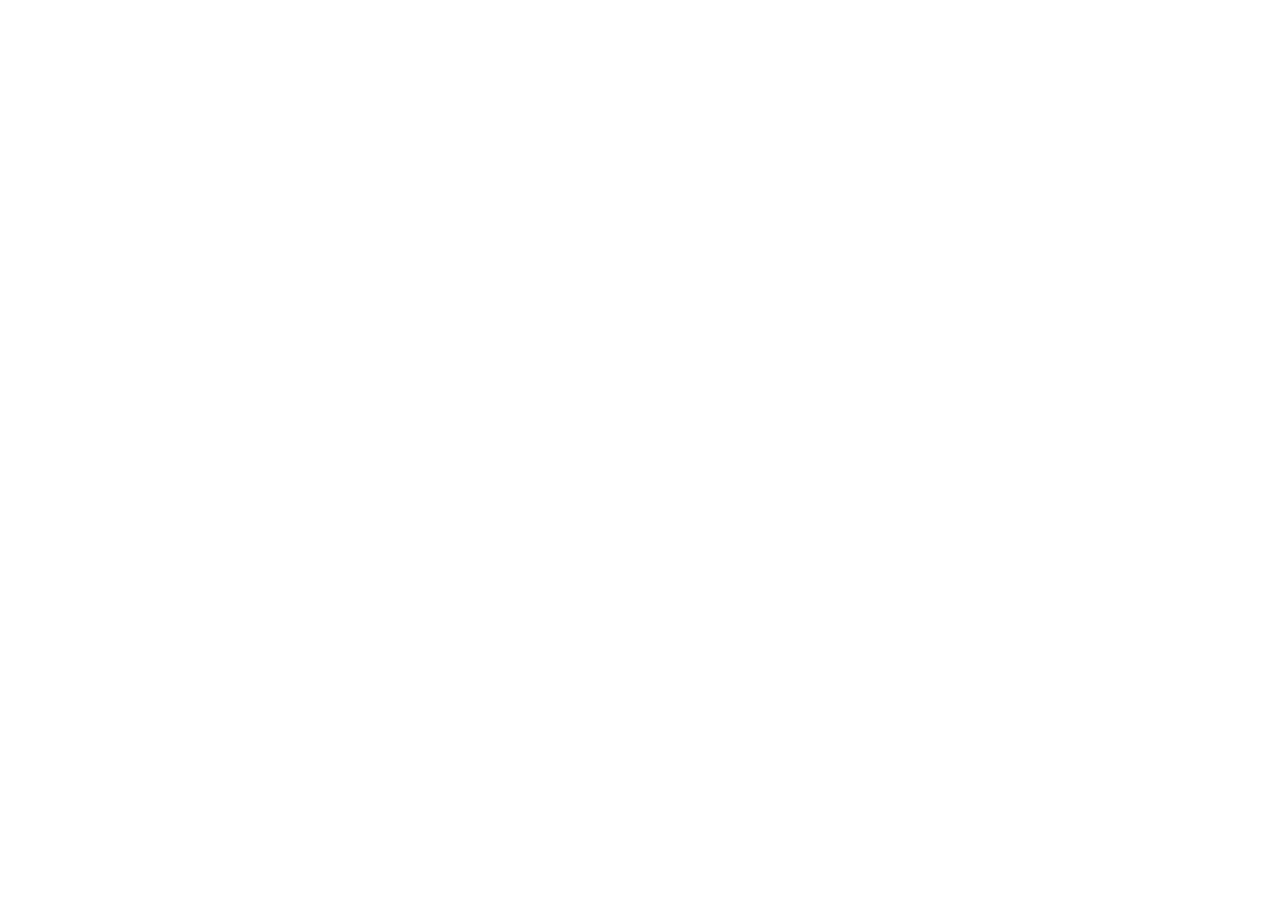
==== index.html @ 7946232d "initial commit" ====
<!doctype html>
<html lang="en" data-bs-theme="light">
    <head>
        <title>Title</title>
        <!-- Required meta tags -->
        <meta charset="utf-8" />
        <meta name="viewport" content="width=device-width, initial-scale=1" />

        <!-- Bootstrap CSS v5.3.8 -->
        <link
            href="https://cdn.jsdelivr.net/npm/bootstrap@5.3.8/dist/css/bootstrap.min.css"
            rel="stylesheet"
            integrity="sha384-sRIl4kxILFvY47J16cr9ZwB07vP4J8+LH7qKQnuqkuIAvNWLzeN8tE5YBujZqJLB"
            crossorigin="anonymous"
        />
        <link rel="stylesheet" href="style.css" />
    </head>

    <body>
        <header>
            <!-- place navbar here -->
        </header>
        <main></main>
        <footer>
            <!-- place footer here -->
        </footer>
        <!-- Bootstrap JavaScript Bundle (includes Popper) -->
        <script
            src="https://cdn.jsdelivr.net/npm/bootstrap@5.3.8/dist/js/bootstrap.bundle.min.js"
            integrity="sha384-FKyoEForCGlyvwx9Hj09JcYn3nv7wiPVlz7YYwJrWVcXK/BmnVDxM+D2scQbITxI"
            crossorigin="anonymous"
        ></script>
        <script src="scripts.js"></script>   
    </body>
</html>
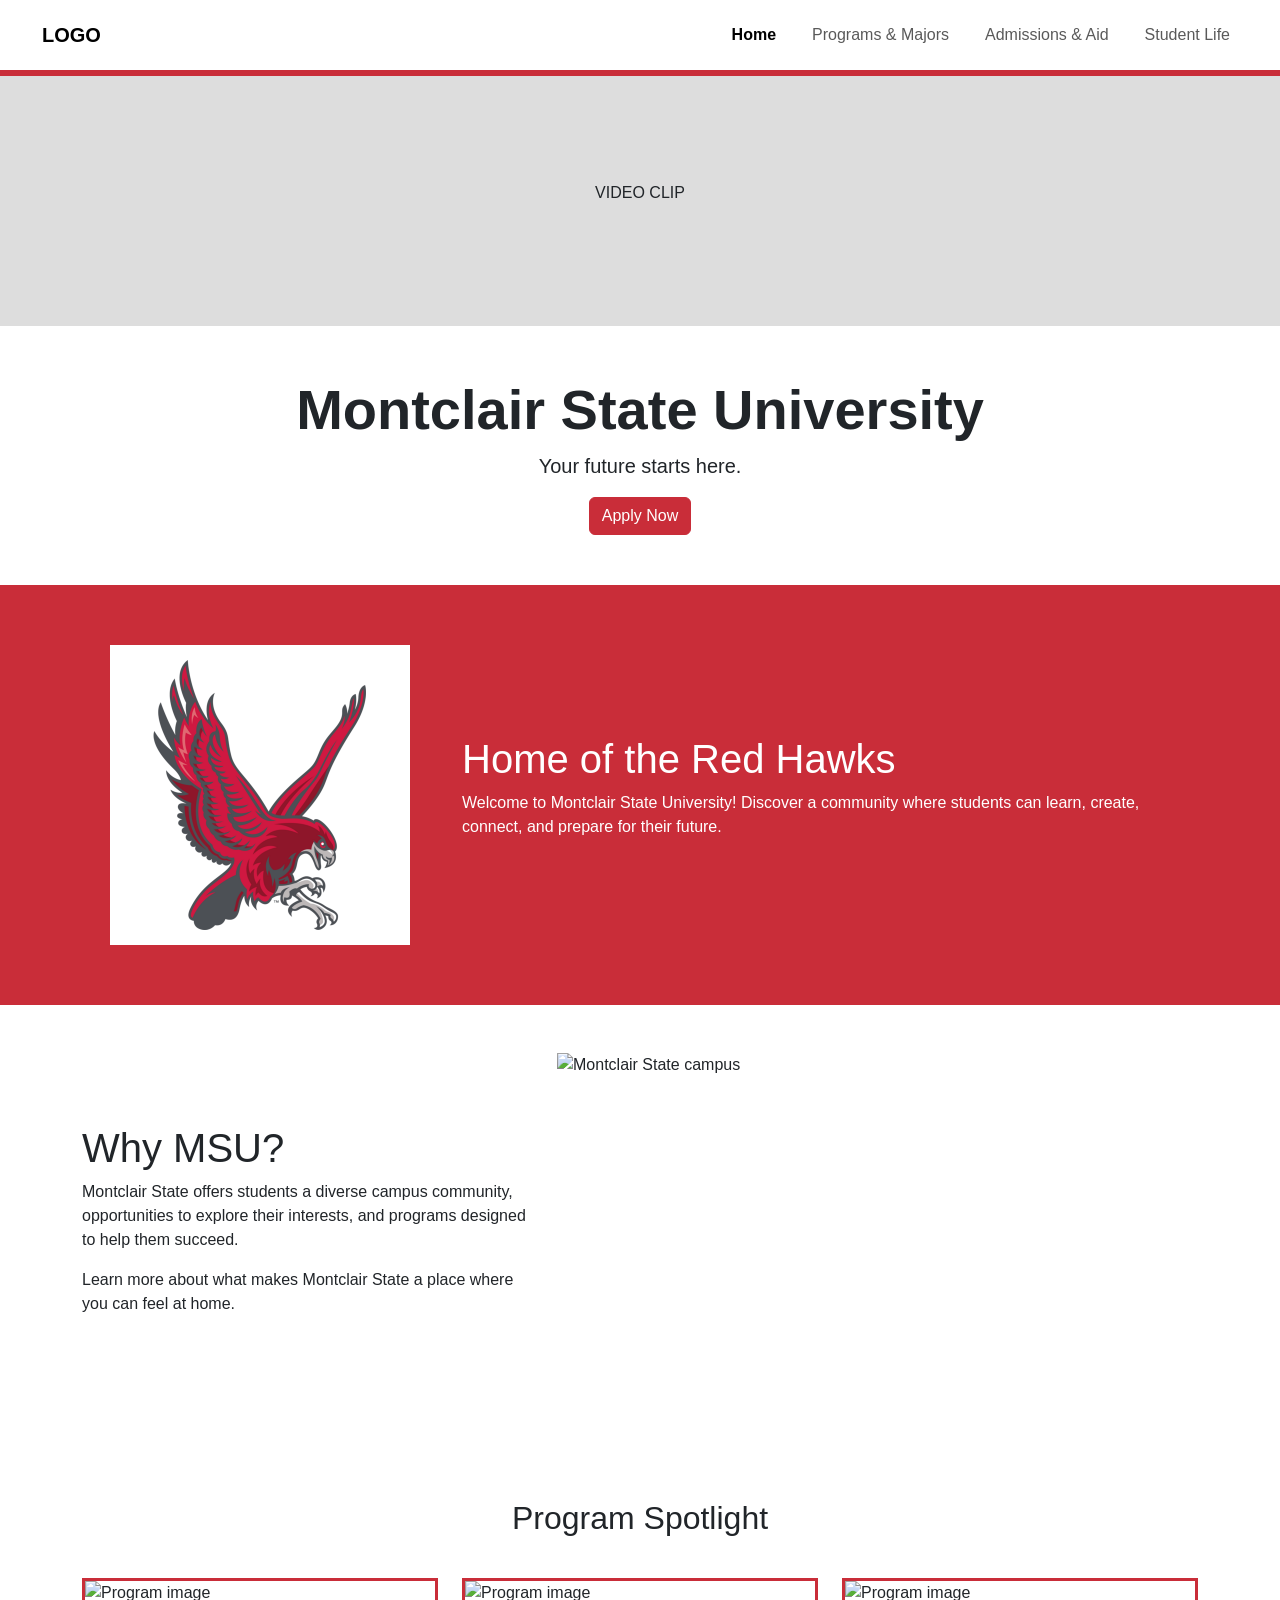
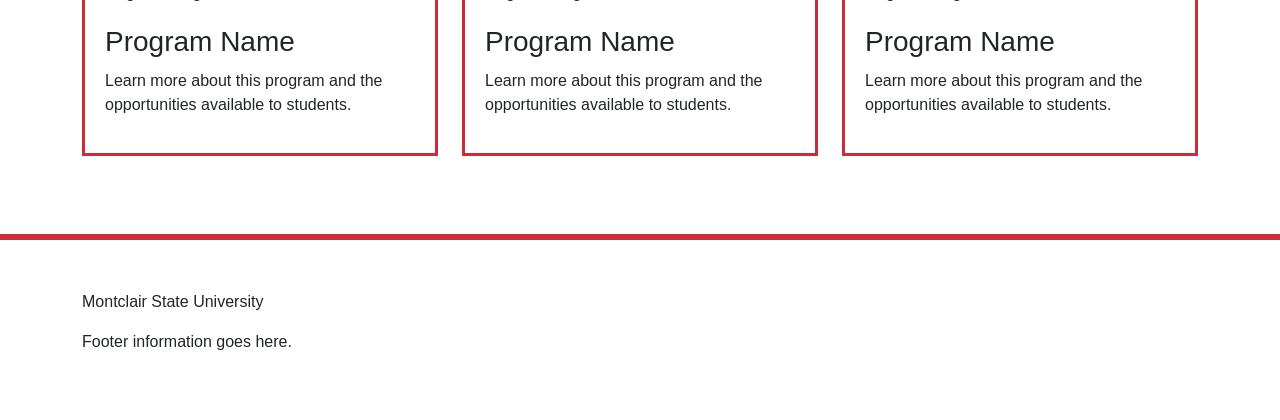
==== commit e53df40c: "fix" ====
--- a/index.html
+++ b/index.html
@@ -1,35 +1,221 @@
-<!doctype html>
-<html lang="en" data-bs-theme="light">
-    <head>
-        <title>Title</title>
-        <!-- Required meta tags -->
-        <meta charset="utf-8" />
-        <meta name="viewport" content="width=device-width, initial-scale=1" />
-
-        <!-- Bootstrap CSS v5.3.8 -->
-        <link
-            href="https://cdn.jsdelivr.net/npm/bootstrap@5.3.8/dist/css/bootstrap.min.css"
-            rel="stylesheet"
-            integrity="sha384-sRIl4kxILFvY47J16cr9ZwB07vP4J8+LH7qKQnuqkuIAvNWLzeN8tE5YBujZqJLB"
-            crossorigin="anonymous"
-        />
-        <link rel="stylesheet" href="style.css" />
-    </head>
-
-    <body>
-        <header>
-            <!-- place navbar here -->
-        </header>
-        <main></main>
-        <footer>
-            <!-- place footer here -->
-        </footer>
-        <!-- Bootstrap JavaScript Bundle (includes Popper) -->
-        <script
-            src="https://cdn.jsdelivr.net/npm/bootstrap@5.3.8/dist/js/bootstrap.bundle.min.js"
-            integrity="sha384-FKyoEForCGlyvwx9Hj09JcYn3nv7wiPVlz7YYwJrWVcXK/BmnVDxM+D2scQbITxI"
-            crossorigin="anonymous"
-        ></script>
-        <script src="scripts.js"></script>   
-    </body>
-</html>
+<!DOCTYPE html>
+<html lang="en">
+
+<head>
+    <meta charset="UTF-8">
+    <meta name="viewport" content="width=device-width, initial-scale=1.0">
+    <title>Montclair State University</title>
+    <link href="https://cdn.jsdelivr.net/npm/bootstrap@5.3.3/dist/css/bootstrap.min.css" rel="stylesheet">
+    <link rel="stylesheet" href="style.css">
+</head>
+
+<body>
+    <nav class="navbar navbar-expand-lg">
+        <div class="container-fluid">
+            <a class="navbar-brand" href="index.html">
+                LOGO
+            </a>
+            <button class="navbar-toggler" type="button" data-bs-toggle="collapse" data-bs-target="#mainNav">
+                <span class="navbar-toggler-icon"></span>
+            </button>
+            <div class="collapse navbar-collapse" id="mainNav">
+                <ul class="navbar-nav ms-auto">
+
+                    <li class="nav-item">
+                        <a class="nav-link active" href="index.html">Home</a>
+                    </li>
+
+                    <li class="nav-item">
+                        <a class="nav-link" href="#">Programs & Majors</a>
+                    </li>
+
+                    <li class="nav-item">
+                        <a class="nav-link" href="admissions.html">Admissions & Aid</a>
+                    </li>
+
+                    <li class="nav-item">
+                        <a class="nav-link" href="student-life.html">Student Life</a>
+                    </li>
+
+                </ul>
+            </div>
+
+        </div>
+    </nav>
+
+
+    <section class="hero text-center">
+
+        <div class="hero-video">
+            <p>VIDEO CLIP</p>
+        </div>
+
+        <div class="container hero-content">
+            <h1>Montclair State University</h1>
+
+            <p class="lead">
+                Your future starts here.
+            </p>
+
+            <a href="#" class="btn btn-primary">
+                Apply Now
+            </a>
+        </div>
+
+    </section>
+
+
+    <!-- ==================== RED HAWKS SECTION ==================== -->
+    <section class="red-hawks-section">
+
+        <div class="container">
+            <div class="row align-items-center">
+
+                <!-- Image -->
+                <div class="col-lg-4 text-center">
+                    <img src="red-hawk.png" alt="Montclair State Red Hawk" class="img-fluid">
+                </div>
+
+                <!-- Text -->
+                <div class="col-lg-8">
+                    <h2>Home of the Red Hawks</h2>
+
+                    <p>
+                        Welcome to Montclair State University! Discover a
+                        community where students can learn, create, connect,
+                        and prepare for their future.
+                    </p>
+                </div>
+
+            </div>
+        </div>
+
+    </section>
+
+
+    <section class="why-msu py-5">
+
+        <div class="container">
+
+            <div class="row align-items-center">
+
+                <!-- Text -->
+                <div class="col-lg-5">
+                    <h2>Why MSU?</h2>
+
+                    <p>
+                        Montclair State offers students a diverse campus
+                        community, opportunities to explore their interests,
+                        and programs designed to help them succeed.
+                    </p>
+
+                    <p>
+                        Learn more about what makes Montclair State a place
+                        where you can feel at home.
+                    </p>
+                </div>
+
+                <!-- Carousel -->
+                <div class="col-lg-7">
+
+                    <div id="whyCarousel" class="carousel slide" data-bs-ride="carousel">
+
+                        <div class="carousel-inner">
+
+                            <div class="carousel-item active">
+                                <img src="images/campus1.jpg" class="d-block w-100" alt="Montclair State campus">
+                            </div>
+
+                            <div class="carousel-item">
+                                <img src="images/campus2.jpg" class="d-block w-100" alt="Montclair State campus">
+                            </div>
+
+                            <div class="carousel-item">
+                                <img src="images/campus3.jpg" class="d-block w-100" alt="Montclair State campus">
+                            </div>
+
+                        </div>
+
+                        <button class="carousel-control-prev" type="button" data-bs-target="#whyCarousel"
+                            data-bs-slide="prev">
+
+                            <span class="carousel-control-prev-icon"></span>
+
+                        </button>
+
+                        <button class="carousel-control-next" type="button" data-bs-target="#whyCarousel"
+                            data-bs-slide="next">
+
+                            <span class="carousel-control-next-icon"></span>
+
+                        </button>
+                    </div>
+                </div>
+            </div>
+        </div>
+    </section>
+
+    <section class="program-spotlight py-5">
+        <div class="container">
+            <div class="section-title text-center">
+                <h2>Program Spotlight</h2>
+            </div>
+            <div class="row g-4">
+                <!-- Program 1 -->
+                <div class="col-md-4">
+                    <div class="program-card">
+                        <img src="images/program1.jpg" alt="Program image" class="img-fluid">
+                        <div class="program-card-content">
+                            <h3>Program Name</h3>
+                            <p>
+                                Learn more about this program and the
+                                opportunities available to students.
+                            </p>
+                        </div>
+                    </div>
+                </div>
+
+                <!-- Program 2 -->
+                <div class="col-md-4">
+                    <div class="program-card">
+                        <img src="images/program2.jpg" alt="Program image" class="img-fluid">
+                        <div class="program-card-content">
+                            <h3>Program Name</h3>
+                            <p>
+                                Learn more about this program and the
+                                opportunities available to students.
+                            </p>
+                        </div>
+                    </div>
+                </div>
+
+                <!-- Program 3 -->
+                <div class="col-md-4">
+                    <div class="program-card">
+                        <img src="images/program3.jpg" alt="Program image" class="img-fluid">
+                        <div class="program-card-content">
+                            <h3>Program Name</h3>
+                            <p>
+                                Learn more about this program and the
+                                opportunities available to students.
+                            </p>
+                        </div>
+                    </div>
+                </div>
+            </div>
+        </div>
+    </section>
+
+    <footer>
+        <div class="container">
+            <p>Montclair State University</p>
+            <p>Footer information goes here.</p>
+        </div>
+    </footer>
+
+    <!-- Bootstrap JS -->
+    <script src="https://cdn.jsdelivr.net/npm/bootstrap@5.3.3/dist/js/bootstrap.bundle.min.js"></script>
+
+</body>
+
+</html>
--- a/style.css
+++ b/style.css
@@ -0,0 +1,281 @@
+/* ========================================
+   GENERAL
+======================================== */
+
+body {
+    margin: 0;
+    font-family: Arial, sans-serif;
+}
+
+section {
+    width: 100%;
+}
+
+
+/* ========================================
+   NAVBAR
+======================================== */
+
+.navbar {
+    border-bottom: 6px solid #c92d39;
+    padding: 15px 30px;
+}
+
+.navbar-brand {
+    font-weight: bold;
+}
+
+.nav-link {
+    margin-left: 20px;
+}
+
+.nav-link.active {
+    font-weight: bold;
+}
+
+
+/* ========================================
+   HOME - HERO
+======================================== */
+
+.hero {
+    min-height: 500px;
+    display: flex;
+    flex-direction: column;
+    justify-content: center;
+    position: relative;
+}
+
+.hero-video {
+    height: 250px;
+    background-color: #ddd;
+    display: flex;
+    align-items: center;
+    justify-content: center;
+}
+
+.hero-content {
+    padding: 50px 20px;
+}
+
+.hero h1 {
+    font-size: 3.5rem;
+    font-weight: bold;
+}
+
+
+/* ========================================
+   BUTTONS
+======================================== */
+
+.btn-primary {
+    background-color: #c92d39;
+    border-color: #c92d39;
+}
+
+.btn-primary:hover {
+    background-color: #a9232e;
+    border-color: #a9232e;
+}
+
+
+/* ========================================
+   RED HAWKS
+======================================== */
+
+.red-hawks-section {
+    background-color: #c92d39;
+    color: white;
+    padding: 60px 0;
+}
+
+.red-hawks-section img {
+    max-height: 300px;
+}
+
+.red-hawks-section h2 {
+    font-size: 2.5rem;
+}
+
+
+/* ========================================
+   WHY MSU
+======================================== */
+
+.why-msu {
+    padding: 60px 0;
+}
+
+.why-msu h2 {
+    font-size: 2.5rem;
+}
+
+.why-msu .carousel img {
+    height: 350px;
+    object-fit: cover;
+}
+
+
+/* ========================================
+   PROGRAM SPOTLIGHT
+======================================== */
+
+.program-spotlight {
+    padding: 60px 0;
+}
+
+.section-title {
+    margin-bottom: 40px;
+}
+
+.program-card {
+    border: 3px solid #c92d39;
+    overflow: hidden;
+    height: 100%;
+}
+
+.program-card img {
+    width: 100%;
+    height: 250px;
+    object-fit: cover;
+}
+
+.program-card-content {
+    padding: 20px;
+}
+
+.program-card-content h3 {
+    margin-bottom: 10px;
+}
+
+
+/* ========================================
+   PAGE HEADERS
+======================================== */
+
+.page-header {
+    padding: 100px 0;
+    border-bottom: 6px solid #c92d39;
+}
+
+.page-header h1 {
+    font-size: 4rem;
+    font-weight: bold;
+}
+
+
+/* ========================================
+   ADMISSIONS
+======================================== */
+
+.admissions-process,
+.financial-aid {
+    min-height: 350px;
+}
+
+.admissions-process h2,
+.financial-aid h2 {
+    font-size: 2.5rem;
+    margin-bottom: 30px;
+}
+
+.content-placeholder {
+    max-width: 800px;
+}
+
+.content-placeholder p {
+    margin-bottom: 20px;
+}
+
+
+/* ========================================
+   CONTACT
+======================================== */
+
+.contact-section {
+    padding: 60px 0;
+}
+
+.contact-box {
+    background-color: #c92d39;
+    color: white;
+    padding: 50px;
+    border-radius: 20px;
+}
+
+.contact-box h2 {
+    margin-bottom: 20px;
+}
+
+
+/* ========================================
+   STUDENT LIFE
+======================================== */
+
+.student-life-intro {
+    padding: 50px 0;
+}
+
+.student-life-cards {
+    padding-bottom: 60px;
+}
+
+.life-card {
+    display: block;
+    text-decoration: none;
+    background-color: #c92d39;
+    color: white;
+    overflow: hidden;
+    border-radius: 20px;
+}
+
+.life-card img {
+    width: 100%;
+    height: 300px;
+    object-fit: cover;
+}
+
+.life-card-title {
+    padding: 25px;
+    text-align: center;
+}
+
+.life-card-title h2 {
+    margin: 0;
+}
+
+
+/* ========================================
+   FOOTER
+======================================== */
+
+footer {
+    border-top: 6px solid #c92d39;
+    padding: 50px 0;
+    margin-top: 30px;
+}
+
+
+/* ========================================
+   RESPONSIVE
+======================================== */
+
+@media (max-width: 768px) {
+
+    .hero h1 {
+        font-size: 2.5rem;
+    }
+
+    .page-header h1 {
+        font-size: 2.8rem;
+    }
+
+    .red-hawks-section {
+        text-align: center;
+    }
+
+    .life-card img {
+        height: 250px;
+    }
+
+}
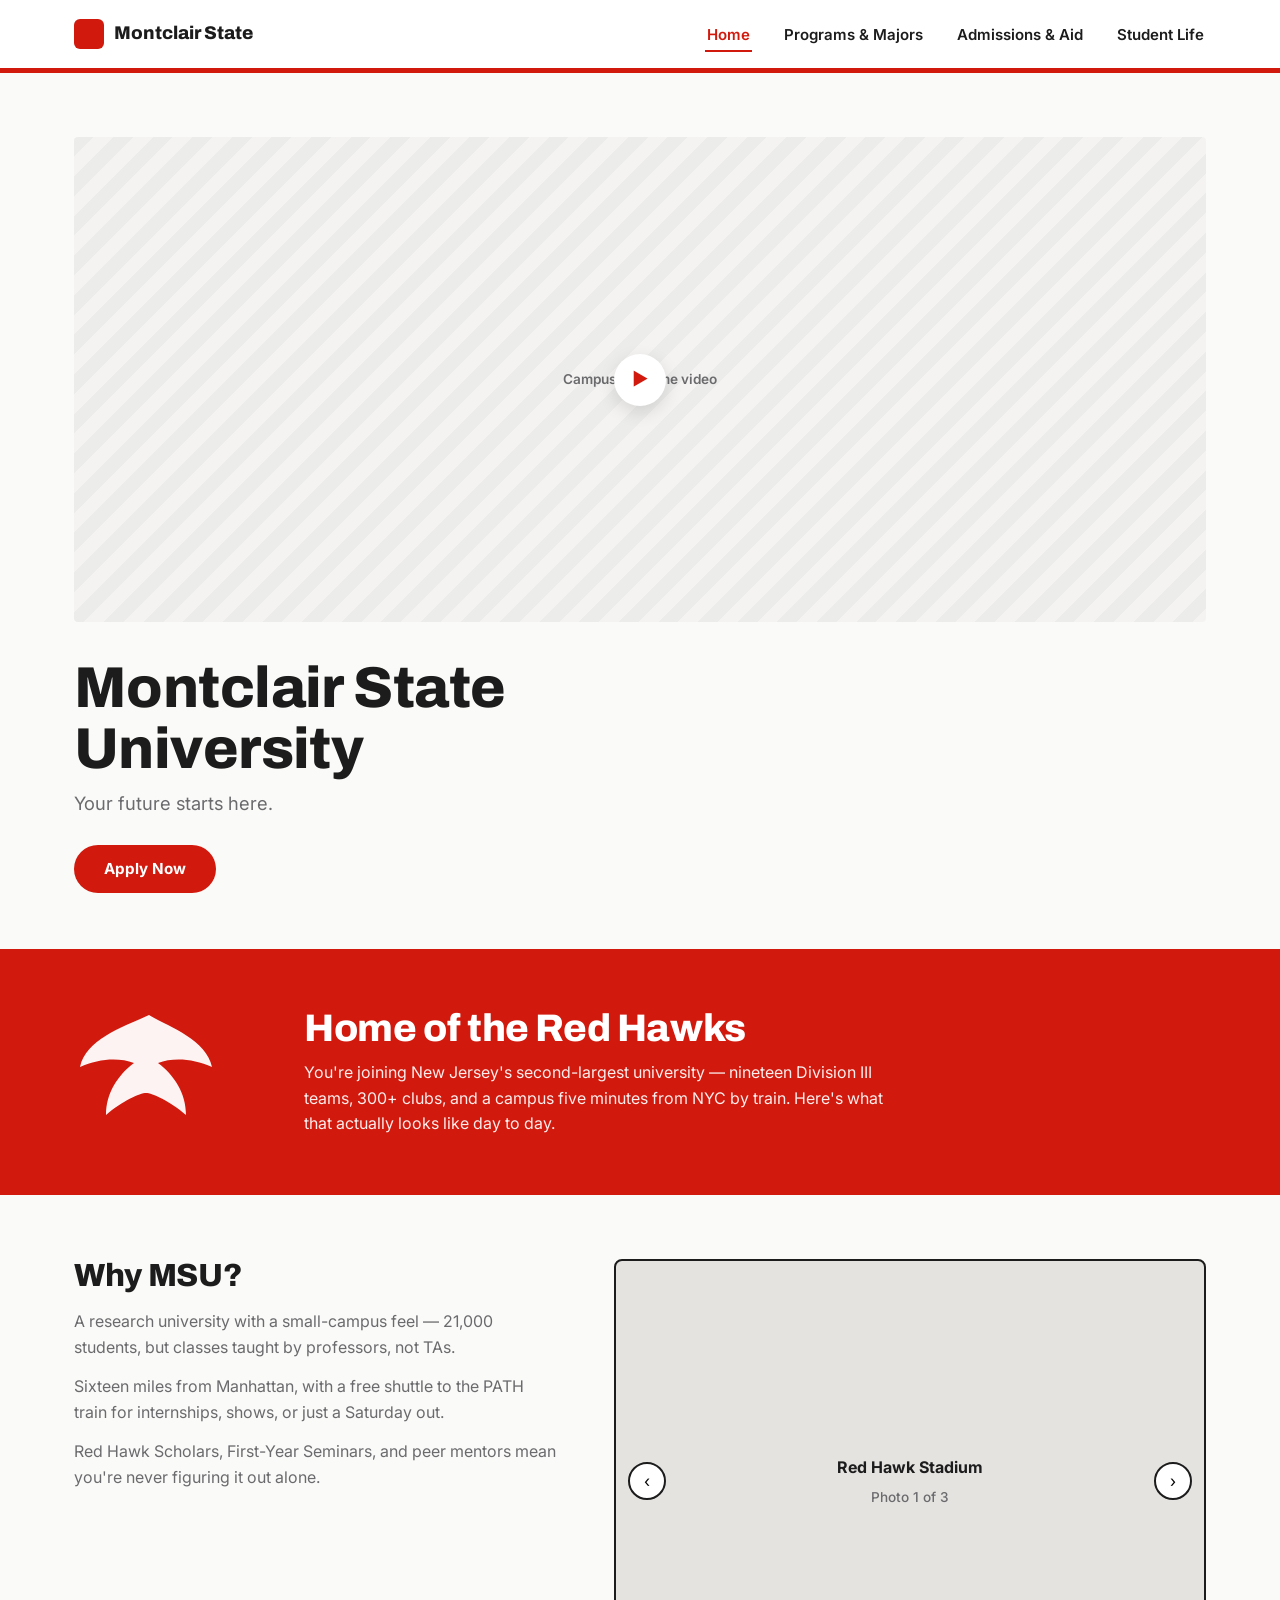
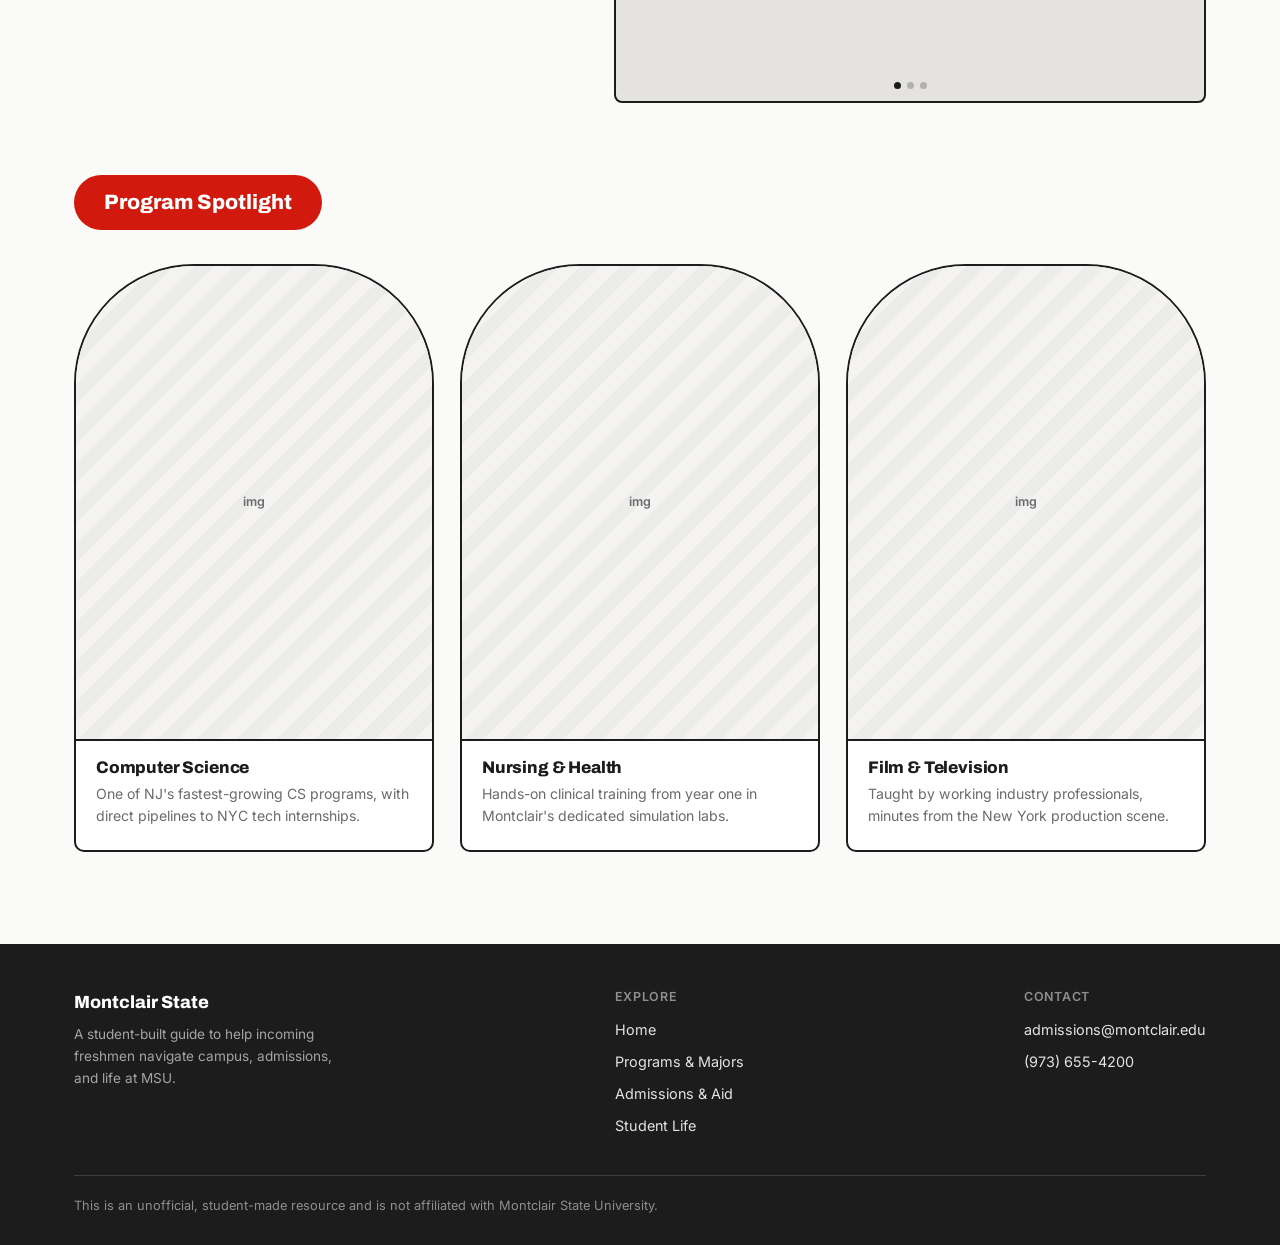
==== commit 04e8449c: "Refactor website structure and styles for Montclair State University - Updated index.html to enhance" ====
--- a/index.html
+++ b/index.html
@@ -1,221 +1,168 @@
-<!DOCTYPE html>
-<html lang="en">
+<!doctype html>
+<html lang="en" data-bs-theme="light">
+    <head>
+        <title>Montclair State University — A Freshman's Guide</title>
+        <!-- Required meta tags -->
+        <meta charset="utf-8" />
+        <meta name="viewport" content="width=device-width, initial-scale=1" />
 
-<head>
-    <meta charset="UTF-8">
-    <meta name="viewport" content="width=device-width, initial-scale=1.0">
-    <title>Montclair State University</title>
-    <link href="https://cdn.jsdelivr.net/npm/bootstrap@5.3.3/dist/css/bootstrap.min.css" rel="stylesheet">
-    <link rel="stylesheet" href="style.css">
-</head>
+        <link rel="preconnect" href="https://fonts.googleapis.com" />
+        <link rel="preconnect" href="https://fonts.gstatic.com" crossorigin />
+        <link href="https://fonts.googleapis.com/css2?family=Archivo:wght@600;700;800;900&family=Inter:wght@400;500;600;700&display=swap" rel="stylesheet" />
 
-<body>
-    <nav class="navbar navbar-expand-lg">
-        <div class="container-fluid">
-            <a class="navbar-brand" href="index.html">
-                LOGO
-            </a>
-            <button class="navbar-toggler" type="button" data-bs-toggle="collapse" data-bs-target="#mainNav">
-                <span class="navbar-toggler-icon"></span>
-            </button>
-            <div class="collapse navbar-collapse" id="mainNav">
-                <ul class="navbar-nav ms-auto">
+        <!-- Bootstrap CSS v5.3.8 -->
+        <link
+            href="https://cdn.jsdelivr.net/npm/bootstrap@5.3.8/dist/css/bootstrap.min.css"
+            rel="stylesheet"
+            integrity="sha384-sRIl4kxILFvY47J16cr9ZwB07vP4J8+LH7qKQnuqkuIAvNWLzeN8tE5YBujZqJLB"
+            crossorigin="anonymous"
+        />
+        <link rel="stylesheet" href="style.css" />
+    </head>
 
-                    <li class="nav-item">
-                        <a class="nav-link active" href="index.html">Home</a>
-                    </li>
+    <body>
+        <header class="site-header">
+            <nav class="nav">
+                <a href="index.html" class="nav-logo">
+                    <span class="mark" aria-hidden="true"></span>
+                    Montclair State
+                </a>
+                <button class="nav-toggle" id="navToggle" aria-label="Toggle navigation" aria-expanded="false">☰</button>
+                <ul class="nav-links" id="navLinks">
+                    <li><a href="index.html" aria-current="page">Home</a></li>
+                    <li><a href="#">Programs &amp; Majors</a></li>
+                    <li><a href="admissions.html">Admissions &amp; Aid</a></li>
+                    <li><a href="student-life.html">Student Life</a></li>
+                </ul>
+            </nav>
+        </header>
 
-                    <li class="nav-item">
-                        <a class="nav-link" href="#">Programs & Majors</a>
-                    </li>
-
-                    <li class="nav-item">
-                        <a class="nav-link" href="admissions.html">Admissions & Aid</a>
-                    </li>
-
-                    <li class="nav-item">
-                        <a class="nav-link" href="student-life.html">Student Life</a>
-                    </li>
-
-                </ul>
-            </div>
-
-        </div>
-    </nav>
-
-
-    <section class="hero text-center">
-
-        <div class="hero-video">
-            <p>VIDEO CLIP</p>
-        </div>
-
-        <div class="container hero-content">
-            <h1>Montclair State University</h1>
-
-            <p class="lead">
-                Your future starts here.
-            </p>
-
-            <a href="#" class="btn btn-primary">
-                Apply Now
-            </a>
-        </div>
-
-    </section>
-
-
-    <!-- ==================== RED HAWKS SECTION ==================== -->
-    <section class="red-hawks-section">
-
-        <div class="container">
-            <div class="row align-items-center">
-
-                <!-- Image -->
-                <div class="col-lg-4 text-center">
-                    <img src="red-hawk.png" alt="Montclair State Red Hawk" class="img-fluid">
-                </div>
-
-                <!-- Text -->
-                <div class="col-lg-8">
-                    <h2>Home of the Red Hawks</h2>
-
-                    <p>
-                        Welcome to Montclair State University! Discover a
-                        community where students can learn, create, connect,
-                        and prepare for their future.
-                    </p>
-                </div>
-
-            </div>
-        </div>
-
-    </section>
-
-
-    <section class="why-msu py-5">
-
-        <div class="container">
-
-            <div class="row align-items-center">
-
-                <!-- Text -->
-                <div class="col-lg-5">
-                    <h2>Why MSU?</h2>
-
-                    <p>
-                        Montclair State offers students a diverse campus
-                        community, opportunities to explore their interests,
-                        and programs designed to help them succeed.
-                    </p>
-
-                    <p>
-                        Learn more about what makes Montclair State a place
-                        where you can feel at home.
-                    </p>
-                </div>
-
-                <!-- Carousel -->
-                <div class="col-lg-7">
-
-                    <div id="whyCarousel" class="carousel slide" data-bs-ride="carousel">
-
-                        <div class="carousel-inner">
-
-                            <div class="carousel-item active">
-                                <img src="images/campus1.jpg" class="d-block w-100" alt="Montclair State campus">
-                            </div>
-
-                            <div class="carousel-item">
-                                <img src="images/campus2.jpg" class="d-block w-100" alt="Montclair State campus">
-                            </div>
-
-                            <div class="carousel-item">
-                                <img src="images/campus3.jpg" class="d-block w-100" alt="Montclair State campus">
-                            </div>
-
-                        </div>
-
-                        <button class="carousel-control-prev" type="button" data-bs-target="#whyCarousel"
-                            data-bs-slide="prev">
-
-                            <span class="carousel-control-prev-icon"></span>
-
-                        </button>
-
-                        <button class="carousel-control-next" type="button" data-bs-target="#whyCarousel"
-                            data-bs-slide="next">
-
-                            <span class="carousel-control-next-icon"></span>
-
-                        </button>
+        <main>
+            <!-- Hero -->
+            <section class="hero">
+                <div class="wrap">
+                    <div class="hero-video" role="img" aria-label="Campus welcome video placeholder">Campus welcome video</div>
+                    <div class="hero-body">
+                        <h1>Montclair State University</h1>
+                        <p class="subtitle">Your future starts here.</p>
+                        <a href="admissions.html" class="btn-primary">Apply Now</a>
                     </div>
                 </div>
-            </div>
-        </div>
-    </section>
+            </section>
 
-    <section class="program-spotlight py-5">
-        <div class="container">
-            <div class="section-title text-center">
-                <h2>Program Spotlight</h2>
-            </div>
-            <div class="row g-4">
-                <!-- Program 1 -->
-                <div class="col-md-4">
-                    <div class="program-card">
-                        <img src="images/program1.jpg" alt="Program image" class="img-fluid">
-                        <div class="program-card-content">
-                            <h3>Program Name</h3>
-                            <p>
-                                Learn more about this program and the
-                                opportunities available to students.
-                            </p>
+            <!-- Red Hawks band -->
+            <section class="hawk-band">
+                <div class="wrap">
+                    <svg class="hawk-mark" viewBox="0 0 150 150" xmlns="http://www.w3.org/2000/svg" aria-hidden="true">
+                        <path d="M75 18 C95 30 132 42 138 70 C120 62 100 60 84 66 C100 78 112 96 112 118 C96 104 78 96 72 96 C66 96 48 104 32 118 C32 96 44 78 60 66 C44 60 24 62 6 70 C12 42 49 30 75 18 Z" fill="#ffffff" opacity="0.95"/>
+                    </svg>
+                    <div>
+                        <h2>Home of the Red Hawks</h2>
+                        <p>You're joining New Jersey's second-largest university — nineteen Division III teams, 300+ clubs, and a campus five minutes from NYC by train. Here's what that actually looks like day to day.</p>
+                    </div>
+                </div>
+            </section>
+
+            <!-- Why MSU -->
+            <section class="why-section">
+                <div class="wrap why-grid">
+                    <div>
+                        <h2>Why MSU?</h2>
+                        <p>A research university with a small-campus feel — 21,000 students, but classes taught by professors, not TAs.</p>
+                        <p>Sixteen miles from Manhattan, with a free shuttle to the PATH train for internships, shows, or just a Saturday out.</p>
+                        <p>Red Hawk Scholars, First-Year Seminars, and peer mentors mean you're never figuring it out alone.</p>
+                    </div>
+                    <div class="carousel-box" id="campusCarousel">
+                        <div class="carousel-slide active">
+                            <div>Red Hawk Stadium</div>
+                            <span>Photo 1 of 3</span>
+                        </div>
+                        <div class="carousel-slide">
+                            <div>Feliciano School of Business</div>
+                            <span>Photo 2 of 3</span>
+                        </div>
+                        <div class="carousel-slide">
+                            <div>Student Center Quad</div>
+                            <span>Photo 3 of 3</span>
+                        </div>
+                        <button class="carousel-btn prev" aria-label="Previous photo">‹</button>
+                        <button class="carousel-btn next" aria-label="Next photo">›</button>
+                        <div class="carousel-dots">
+                            <button class="active" aria-label="Slide 1"></button>
+                            <button aria-label="Slide 2"></button>
+                            <button aria-label="Slide 3"></button>
                         </div>
                     </div>
                 </div>
+            </section>
 
-                <!-- Program 2 -->
-                <div class="col-md-4">
-                    <div class="program-card">
-                        <img src="images/program2.jpg" alt="Program image" class="img-fluid">
-                        <div class="program-card-content">
-                            <h3>Program Name</h3>
-                            <p>
-                                Learn more about this program and the
-                                opportunities available to students.
-                            </p>
-                        </div>
+            <!-- Program Spotlight -->
+            <section class="spotlight-section">
+                <div class="wrap">
+                    <div class="spotlight-pill">Program Spotlight</div>
+                    <div class="spotlight-grid">
+                        <article class="spotlight-card">
+                            <div class="img-placeholder">img</div>
+                            <div class="card-body">
+                                <h3>Computer Science</h3>
+                                <p>One of NJ's fastest-growing CS programs, with direct pipelines to NYC tech internships.</p>
+                            </div>
+                        </article>
+                        <article class="spotlight-card">
+                            <div class="img-placeholder">img</div>
+                            <div class="card-body">
+                                <h3>Nursing &amp; Health</h3>
+                                <p>Hands-on clinical training from year one in Montclair's dedicated simulation labs.</p>
+                            </div>
+                        </article>
+                        <article class="spotlight-card">
+                            <div class="img-placeholder">img</div>
+                            <div class="card-body">
+                                <h3>Film &amp; Television</h3>
+                                <p>Taught by working industry professionals, minutes from the New York production scene.</p>
+                            </div>
+                        </article>
                     </div>
                 </div>
+            </section>
+        </main>
 
-                <!-- Program 3 -->
-                <div class="col-md-4">
-                    <div class="program-card">
-                        <img src="images/program3.jpg" alt="Program image" class="img-fluid">
-                        <div class="program-card-content">
-                            <h3>Program Name</h3>
-                            <p>
-                                Learn more about this program and the
-                                opportunities available to students.
-                            </p>
-                        </div>
+        <footer class="site-footer" id="footer">
+            <div class="wrap">
+                <div class="footer-grid">
+                    <div class="footer-brand">
+                        Montclair State
+                        <p>A student-built guide to help incoming freshmen navigate campus, admissions, and life at MSU.</p>
+                    </div>
+                    <div class="footer-col">
+                        <h4>Explore</h4>
+                        <ul>
+                            <li><a href="index.html">Home</a></li>
+                            <li><a href="#">Programs &amp; Majors</a></li>
+                            <li><a href="admissions.html">Admissions &amp; Aid</a></li>
+                            <li><a href="student-life.html">Student Life</a></li>
+                        </ul>
+                    </div>
+                    <div class="footer-col">
+                        <h4>Contact</h4>
+                        <ul>
+                            <li><a href="mailto:admissions@montclair.edu">admissions@montclair.edu</a></li>
+                            <li><a href="tel:19736554200">(973) 655-4200</a></li>
+                        </ul>
                     </div>
                 </div>
+                <div class="footer-bottom">
+                    This is an unofficial, student-made resource and is not affiliated with Montclair State University.
+                </div>
             </div>
-        </div>
-    </section>
+        </footer>
 
-    <footer>
-        <div class="container">
-            <p>Montclair State University</p>
-            <p>Footer information goes here.</p>
-        </div>
-    </footer>
-
-    <!-- Bootstrap JS -->
-    <script src="https://cdn.jsdelivr.net/npm/bootstrap@5.3.3/dist/js/bootstrap.bundle.min.js"></script>
-
-</body>
-
+        <!-- Bootstrap JavaScript Bundle (includes Popper) -->
+        <script
+            src="https://cdn.jsdelivr.net/npm/bootstrap@5.3.8/dist/js/bootstrap.bundle.min.js"
+            integrity="sha384-FKyoEForCGlyvwx9Hj09JcYn3nv7wiPVlz7YYwJrWVcXK/BmnVDxM+D2scQbITxI"
+            crossorigin="anonymous"
+        ></script>
+        <script src="scripts.js"></script>
+    </body>
 </html>
--- a/style.css
+++ b/style.css
@@ -1,281 +1,579 @@
-/* ========================================
-   GENERAL
-======================================== */
+/* =========================================================
+   Montclair State — Freshman Guide
+   Design tokens
+   ========================================================= */
+:root {
+  --red: #d1190d;
+  --red-dark: #a11409;
+  --ink: #1c1c1c;
+  --gray: #6b6b6e;
+  --gray-light: #e4e3e0;
+  --bg: #fafaf8;
+  --white: #ffffff;
+
+  --font-display: "Archivo", "Helvetica Neue", Arial, sans-serif;
+  --font-body: "Inter", -apple-system, "Segoe UI", Roboto, sans-serif;
+
+  --rule: 5px;
+  --arch: 120px 120px 10px 10px;
+}
+
+* { box-sizing: border-box; }
+
+html { scroll-behavior: smooth; }
 
 body {
-    margin: 0;
-    font-family: Arial, sans-serif;
-}
-
-section {
+  margin: 0;
+  font-family: var(--font-body);
+  color: var(--ink);
+  background: var(--bg);
+  -webkit-font-smoothing: antialiased;
+}
+
+a { color: inherit; text-decoration: none; }
+
+img { max-width: 100%; display: block; }
+
+.wrap {
+  max-width: 1180px;
+  margin: 0 auto;
+  padding: 0 24px;
+}
+
+h1, h2, h3, .display {
+  font-family: var(--font-display);
+  font-weight: 800;
+  line-height: 1.05;
+  letter-spacing: -0.01em;
+  margin: 0;
+}
+
+p { line-height: 1.6; color: var(--ink); }
+
+.section-rule {
+  border: none;
+  border-top: var(--rule) solid var(--red);
+  margin: 0;
+}
+
+/* =========================================================
+   Navbar
+   ========================================================= */
+.site-header {
+  position: sticky;
+  top: 0;
+  z-index: 50;
+  background: var(--white);
+  border-bottom: var(--rule) solid var(--red);
+}
+
+.nav {
+  max-width: 1180px;
+  margin: 0 auto;
+  padding: 0 24px;
+  display: flex;
+  align-items: center;
+  justify-content: space-between;
+  min-height: 68px;
+}
+
+.nav-logo {
+  font-family: var(--font-display);
+  font-weight: 800;
+  font-size: 1.15rem;
+  display: flex;
+  align-items: center;
+  gap: 10px;
+  white-space: nowrap;
+}
+
+.nav-logo .mark {
+  width: 30px;
+  height: 30px;
+  background: var(--red);
+  border-radius: 6px;
+  flex: none;
+}
+
+.nav-links {
+  display: flex;
+  align-items: center;
+  gap: 30px;
+  list-style: none;
+  margin: 0;
+  padding: 0;
+}
+
+.nav-links a {
+  font-size: 0.94rem;
+  font-weight: 600;
+  color: var(--ink);
+  padding: 6px 2px;
+  border-bottom: 2px solid transparent;
+  transition: border-color 0.15s ease, color 0.15s ease;
+}
+
+.nav-links a:hover { color: var(--red); }
+
+.nav-links a[aria-current="page"] {
+  color: var(--red);
+  border-bottom-color: var(--red);
+}
+
+.nav-toggle {
+  display: none;
+  background: none;
+  border: none;
+  font-size: 1.6rem;
+  line-height: 1;
+  cursor: pointer;
+  color: var(--ink);
+}
+
+@media (max-width: 800px) {
+  .nav-toggle { display: block; }
+  .nav-links {
+    position: absolute;
+    top: 68px;
+    left: 0;
+    right: 0;
+    background: var(--white);
+    flex-direction: column;
+    align-items: flex-start;
+    gap: 0;
+    border-bottom: var(--rule) solid var(--red);
+    max-height: 0;
+    overflow: hidden;
+    transition: max-height 0.25s ease;
+  }
+  .nav-links.open { max-height: 320px; }
+  .nav-links li { width: 100%; }
+  .nav-links a {
+    display: block;
     width: 100%;
-}
-
-
-/* ========================================
-   NAVBAR
-======================================== */
-
-.navbar {
-    border-bottom: 6px solid #c92d39;
-    padding: 15px 30px;
-}
-
-.navbar-brand {
-    font-weight: bold;
-}
-
-.nav-link {
-    margin-left: 20px;
-}
-
-.nav-link.active {
-    font-weight: bold;
-}
-
-
-/* ========================================
-   HOME - HERO
-======================================== */
-
+    padding: 14px 24px;
+    border-bottom: 1px solid var(--gray-light);
+  }
+}
+
+/* =========================================================
+   Hero
+   ========================================================= */
 .hero {
-    min-height: 500px;
-    display: flex;
-    flex-direction: column;
-    justify-content: center;
-    position: relative;
+  padding: 64px 0 56px;
 }
 
 .hero-video {
-    height: 250px;
-    background-color: #ddd;
-    display: flex;
-    align-items: center;
-    justify-content: center;
-}
-
-.hero-content {
-    padding: 50px 20px;
-}
+  aspect-ratio: 21 / 9;
+  background:
+    repeating-linear-gradient(135deg, #ececea 0 14px, #f4f3f1 14px 28px);
+  border-radius: 4px;
+  display: flex;
+  align-items: center;
+  justify-content: center;
+  color: var(--gray);
+  font-size: 0.85rem;
+  font-weight: 600;
+  margin-bottom: 36px;
+  position: relative;
+  overflow: hidden;
+}
+
+.hero-video::before {
+  content: "▶";
+  position: absolute;
+  width: 52px;
+  height: 52px;
+  border-radius: 50%;
+  background: var(--white);
+  color: var(--red);
+  display: flex;
+  align-items: center;
+  justify-content: center;
+  font-size: 1.1rem;
+  box-shadow: 0 6px 18px rgba(0,0,0,0.12);
+}
+
+.hero-body { max-width: 640px; }
 
 .hero h1 {
-    font-size: 3.5rem;
-    font-weight: bold;
-}
-
-
-/* ========================================
-   BUTTONS
-======================================== */
+  font-size: clamp(2.4rem, 5vw, 3.6rem);
+  margin-bottom: 10px;
+}
+
+.hero .subtitle {
+  font-size: 1.15rem;
+  color: var(--gray);
+  margin-bottom: 26px;
+}
 
 .btn-primary {
-    background-color: #c92d39;
-    border-color: #c92d39;
-}
-
-.btn-primary:hover {
-    background-color: #a9232e;
-    border-color: #a9232e;
-}
-
-
-/* ========================================
-   RED HAWKS
-======================================== */
-
-.red-hawks-section {
-    background-color: #c92d39;
-    color: white;
-    padding: 60px 0;
-}
-
-.red-hawks-section img {
-    max-height: 300px;
-}
-
-.red-hawks-section h2 {
-    font-size: 2.5rem;
-}
-
-
-/* ========================================
-   WHY MSU
-======================================== */
-
-.why-msu {
-    padding: 60px 0;
-}
-
-.why-msu h2 {
-    font-size: 2.5rem;
-}
-
-.why-msu .carousel img {
-    height: 350px;
-    object-fit: cover;
-}
-
-
-/* ========================================
-   PROGRAM SPOTLIGHT
-======================================== */
-
-.program-spotlight {
-    padding: 60px 0;
-}
-
-.section-title {
-    margin-bottom: 40px;
-}
-
-.program-card {
-    border: 3px solid #c92d39;
-    overflow: hidden;
-    height: 100%;
-}
-
-.program-card img {
-    width: 100%;
-    height: 250px;
-    object-fit: cover;
-}
-
-.program-card-content {
-    padding: 20px;
-}
-
-.program-card-content h3 {
-    margin-bottom: 10px;
-}
-
-
-/* ========================================
-   PAGE HEADERS
-======================================== */
-
-.page-header {
-    padding: 100px 0;
-    border-bottom: 6px solid #c92d39;
-}
-
-.page-header h1 {
-    font-size: 4rem;
-    font-weight: bold;
-}
-
-
-/* ========================================
-   ADMISSIONS
-======================================== */
-
-.admissions-process,
-.financial-aid {
-    min-height: 350px;
-}
-
-.admissions-process h2,
-.financial-aid h2 {
-    font-size: 2.5rem;
-    margin-bottom: 30px;
-}
-
-.content-placeholder {
-    max-width: 800px;
-}
-
-.content-placeholder p {
-    margin-bottom: 20px;
-}
-
-
-/* ========================================
-   CONTACT
-======================================== */
-
-.contact-section {
-    padding: 60px 0;
-}
-
-.contact-box {
-    background-color: #c92d39;
-    color: white;
-    padding: 50px;
-    border-radius: 20px;
-}
-
-.contact-box h2 {
-    margin-bottom: 20px;
-}
-
-
-/* ========================================
-   STUDENT LIFE
-======================================== */
-
-.student-life-intro {
-    padding: 50px 0;
-}
-
-.student-life-cards {
-    padding-bottom: 60px;
+  display: inline-block;
+  background: var(--red);
+  color: var(--white);
+  font-weight: 700;
+  font-size: 0.95rem;
+  padding: 13px 30px;
+  border-radius: 999px;
+  border: none;
+  cursor: pointer;
+  transition: background 0.15s ease, transform 0.15s ease;
+}
+
+.btn-primary:hover { background: var(--red-dark); color: var(--white); }
+.btn-primary:active { transform: scale(0.98); }
+
+/* =========================================================
+   Red Hawks band
+   ========================================================= */
+.hawk-band {
+  background: var(--red);
+  color: var(--white);
+  padding: 48px 0;
+  overflow: hidden;
+}
+
+.hawk-band .wrap {
+  display: grid;
+  grid-template-columns: 190px 1fr;
+  gap: 40px;
+  align-items: center;
+}
+
+.hawk-mark { width: 150px; height: 150px; flex: none; }
+
+.hawk-band h2 {
+  font-size: clamp(1.8rem, 3vw, 2.4rem);
+  margin-bottom: 12px;
+  color: var(--white);
+}
+
+.hawk-band p {
+  color: rgba(255,255,255,0.92);
+  max-width: 60ch;
+  margin: 0;
+}
+
+@media (max-width: 700px) {
+  .hawk-band .wrap { grid-template-columns: 1fr; text-align: left; }
+  .hawk-mark { width: 100px; height: 100px; }
+}
+
+/* =========================================================
+   Why MSU + Carousel
+   ========================================================= */
+.why-section {
+  padding: 64px 0;
+}
+
+.why-grid {
+  display: grid;
+  grid-template-columns: 0.9fr 1.1fr;
+  gap: 56px;
+  align-items: start;
+}
+
+.why-grid h2 { font-size: 2rem; margin-bottom: 16px; }
+.why-grid p { color: var(--gray); margin-bottom: 14px; }
+
+.carousel-box {
+  border: 2px solid var(--ink);
+  border-radius: 8px;
+  aspect-ratio: 4 / 3;
+  position: relative;
+  overflow: hidden;
+  background: var(--gray-light);
+}
+
+.carousel-slide {
+  position: absolute;
+  inset: 0;
+  display: none;
+  align-items: center;
+  justify-content: center;
+  flex-direction: column;
+  gap: 8px;
+  font-weight: 700;
+  color: var(--ink);
+  text-align: center;
+  padding: 24px;
+}
+
+.carousel-slide.active { display: flex; }
+
+.carousel-slide span {
+  font-family: var(--font-body);
+  font-weight: 500;
+  font-size: 0.85rem;
+  color: var(--gray);
+}
+
+.carousel-btn {
+  position: absolute;
+  top: 50%;
+  transform: translateY(-50%);
+  width: 38px;
+  height: 38px;
+  border-radius: 50%;
+  border: 2px solid var(--ink);
+  background: var(--white);
+  cursor: pointer;
+  font-size: 1rem;
+  display: flex;
+  align-items: center;
+  justify-content: center;
+}
+
+.carousel-btn.prev { left: 12px; }
+.carousel-btn.next { right: 12px; }
+.carousel-btn:hover { background: var(--ink); color: var(--white); }
+
+.carousel-dots {
+  position: absolute;
+  bottom: 12px;
+  left: 0;
+  right: 0;
+  display: flex;
+  justify-content: center;
+  gap: 6px;
+}
+
+.carousel-dots button {
+  width: 7px;
+  height: 7px;
+  border-radius: 50%;
+  border: none;
+  background: rgba(28,28,28,0.25);
+  cursor: pointer;
+  padding: 0;
+}
+
+.carousel-dots button.active { background: var(--ink); }
+
+@media (max-width: 800px) {
+  .why-grid { grid-template-columns: 1fr; gap: 32px; }
+}
+
+/* =========================================================
+   Program Spotlight
+   ========================================================= */
+.spotlight-section { padding: 8px 0 72px; }
+
+.spotlight-pill {
+  background: var(--red);
+  color: var(--white);
+  display: inline-block;
+  padding: 12px 30px;
+  border-radius: 999px;
+  font-family: var(--font-display);
+  font-weight: 800;
+  font-size: 1.3rem;
+  margin-bottom: 34px;
+}
+
+.spotlight-grid {
+  display: grid;
+  grid-template-columns: repeat(3, 1fr);
+  gap: 26px;
+}
+
+.spotlight-card {
+  border: 2px solid var(--ink);
+  border-radius: var(--arch);
+  overflow: hidden;
+  background: var(--white);
+}
+
+.spotlight-card .img-placeholder {
+  aspect-ratio: 3 / 4;
+  border-bottom: 2px solid var(--ink);
+}
+
+.spotlight-card .card-body { padding: 18px 20px 22px; }
+
+.spotlight-card h3 { font-size: 1.05rem; margin-bottom: 6px; }
+
+.spotlight-card p {
+  font-size: 0.88rem;
+  color: var(--gray);
+  margin: 0;
+}
+
+@media (max-width: 800px) {
+  .spotlight-grid { grid-template-columns: 1fr; max-width: 340px; margin: 0 auto; }
+}
+
+/* =========================================================
+   Image placeholders (shared)
+   ========================================================= */
+.img-placeholder {
+  background:
+    repeating-linear-gradient(135deg, #ececea 0 14px, #f4f3f1 14px 28px);
+  display: flex;
+  align-items: center;
+  justify-content: center;
+  color: var(--gray);
+  font-size: 0.78rem;
+  font-weight: 600;
+  letter-spacing: 0.02em;
+}
+
+/* =========================================================
+   Page header (Admissions / Student Life)
+   ========================================================= */
+.page-hero {
+  padding: 56px 0 40px;
+}
+
+.page-hero h1 {
+  font-size: clamp(2.2rem, 4.5vw, 3rem);
+}
+
+/* =========================================================
+   Admissions page
+   ========================================================= */
+.admissions-section {
+  padding: 56px 0;
+  max-width: 720px;
+  margin: 0 auto;
+}
+
+.admissions-section + .admissions-section { padding-top: 0; }
+
+.admissions-section h2 {
+  font-size: 1.6rem;
+  margin-bottom: 18px;
+  padding-top: 40px;
+}
+
+.admissions-section p { color: var(--ink); margin-bottom: 14px; }
+
+.contact-callout {
+  background: var(--red);
+  color: var(--white);
+  border-radius: 14px;
+  padding: 28px 30px;
+  margin-top: 34px;
+}
+
+.contact-callout p {
+  color: var(--white);
+  margin: 0;
+  font-weight: 500;
+}
+
+.contact-callout a {
+  text-decoration: underline;
+  font-weight: 700;
+}
+
+/* =========================================================
+   Student Life page
+   ========================================================= */
+.student-life-hero { padding: 56px 0 30px; }
+
+.caption-block {
+  max-width: 640px;
+  margin: 0 auto;
+  padding: 36px 0 48px;
+  text-align: left;
+}
+
+.caption-block p {
+  font-size: 1.1rem;
+  color: var(--gray);
+}
+
+.life-grid {
+  display: grid;
+  grid-template-columns: 1fr 1fr;
+  gap: 26px;
+  padding-bottom: 64px;
 }
 
 .life-card {
-    display: block;
-    text-decoration: none;
-    background-color: #c92d39;
-    color: white;
-    overflow: hidden;
-    border-radius: 20px;
-}
-
-.life-card img {
-    width: 100%;
-    height: 300px;
-    object-fit: cover;
-}
-
-.life-card-title {
-    padding: 25px;
-    text-align: center;
-}
-
-.life-card-title h2 {
-    margin: 0;
-}
-
-
-/* ========================================
-   FOOTER
-======================================== */
-
-footer {
-    border-top: 6px solid #c92d39;
-    padding: 50px 0;
-    margin-top: 30px;
-}
-
-
-/* ========================================
-   RESPONSIVE
-======================================== */
-
-@media (max-width: 768px) {
-
-    .hero h1 {
-        font-size: 2.5rem;
-    }
-
-    .page-header h1 {
-        font-size: 2.8rem;
-    }
-
-    .red-hawks-section {
-        text-align: center;
-    }
-
-    .life-card img {
-        height: 250px;
-    }
-
+  border-radius: var(--arch);
+  overflow: hidden;
+  border: 2px solid var(--ink);
+  background: var(--white);
+}
+
+.life-card .img-placeholder {
+  aspect-ratio: 5 / 4;
+}
+
+.life-card .card-body {
+  background: var(--ink);
+  color: var(--white);
+  padding: 14px 20px;
+}
+
+.life-card h3 { font-size: 1.1rem; color: var(--white); }
+
+@media (max-width: 700px) {
+  .life-grid { grid-template-columns: 1fr; max-width: 420px; margin: 0 auto; }
+}
+
+/* =========================================================
+   Footer
+   ========================================================= */
+.site-footer {
+  background: var(--ink);
+  color: var(--white);
+  padding: 46px 0 30px;
+  margin-top: 20px;
+}
+
+.footer-grid {
+  display: flex;
+  flex-wrap: wrap;
+  gap: 40px;
+  justify-content: space-between;
+  padding-bottom: 30px;
+  border-bottom: 1px solid rgba(255,255,255,0.15);
+}
+
+.footer-brand {
+  font-family: var(--font-display);
+  font-weight: 800;
+  font-size: 1.1rem;
+  max-width: 260px;
+}
+
+.footer-brand p {
+  font-family: var(--font-body);
+  font-weight: 400;
+  font-size: 0.85rem;
+  color: rgba(255,255,255,0.6);
+  margin-top: 8px;
+}
+
+.footer-col h4 {
+  font-size: 0.78rem;
+  text-transform: uppercase;
+  letter-spacing: 0.06em;
+  color: rgba(255,255,255,0.5);
+  margin: 0 0 12px;
+  font-weight: 600;
+}
+
+.footer-col ul { list-style: none; margin: 0; padding: 0; }
+.footer-col li { margin-bottom: 8px; }
+.footer-col a { font-size: 0.9rem; color: rgba(255,255,255,0.88); }
+.footer-col a:hover { color: var(--red); }
+
+.footer-bottom {
+  padding-top: 20px;
+  font-size: 0.8rem;
+  color: rgba(255,255,255,0.5);
+}
+
+/* Focus visibility for accessibility */
+a:focus-visible, button:focus-visible {
+  outline: 2px solid var(--red);
+  outline-offset: 2px;
+}
+
+@media (prefers-reduced-motion: reduce) {
+  * { transition: none !important; scroll-behavior: auto !important; }
 }
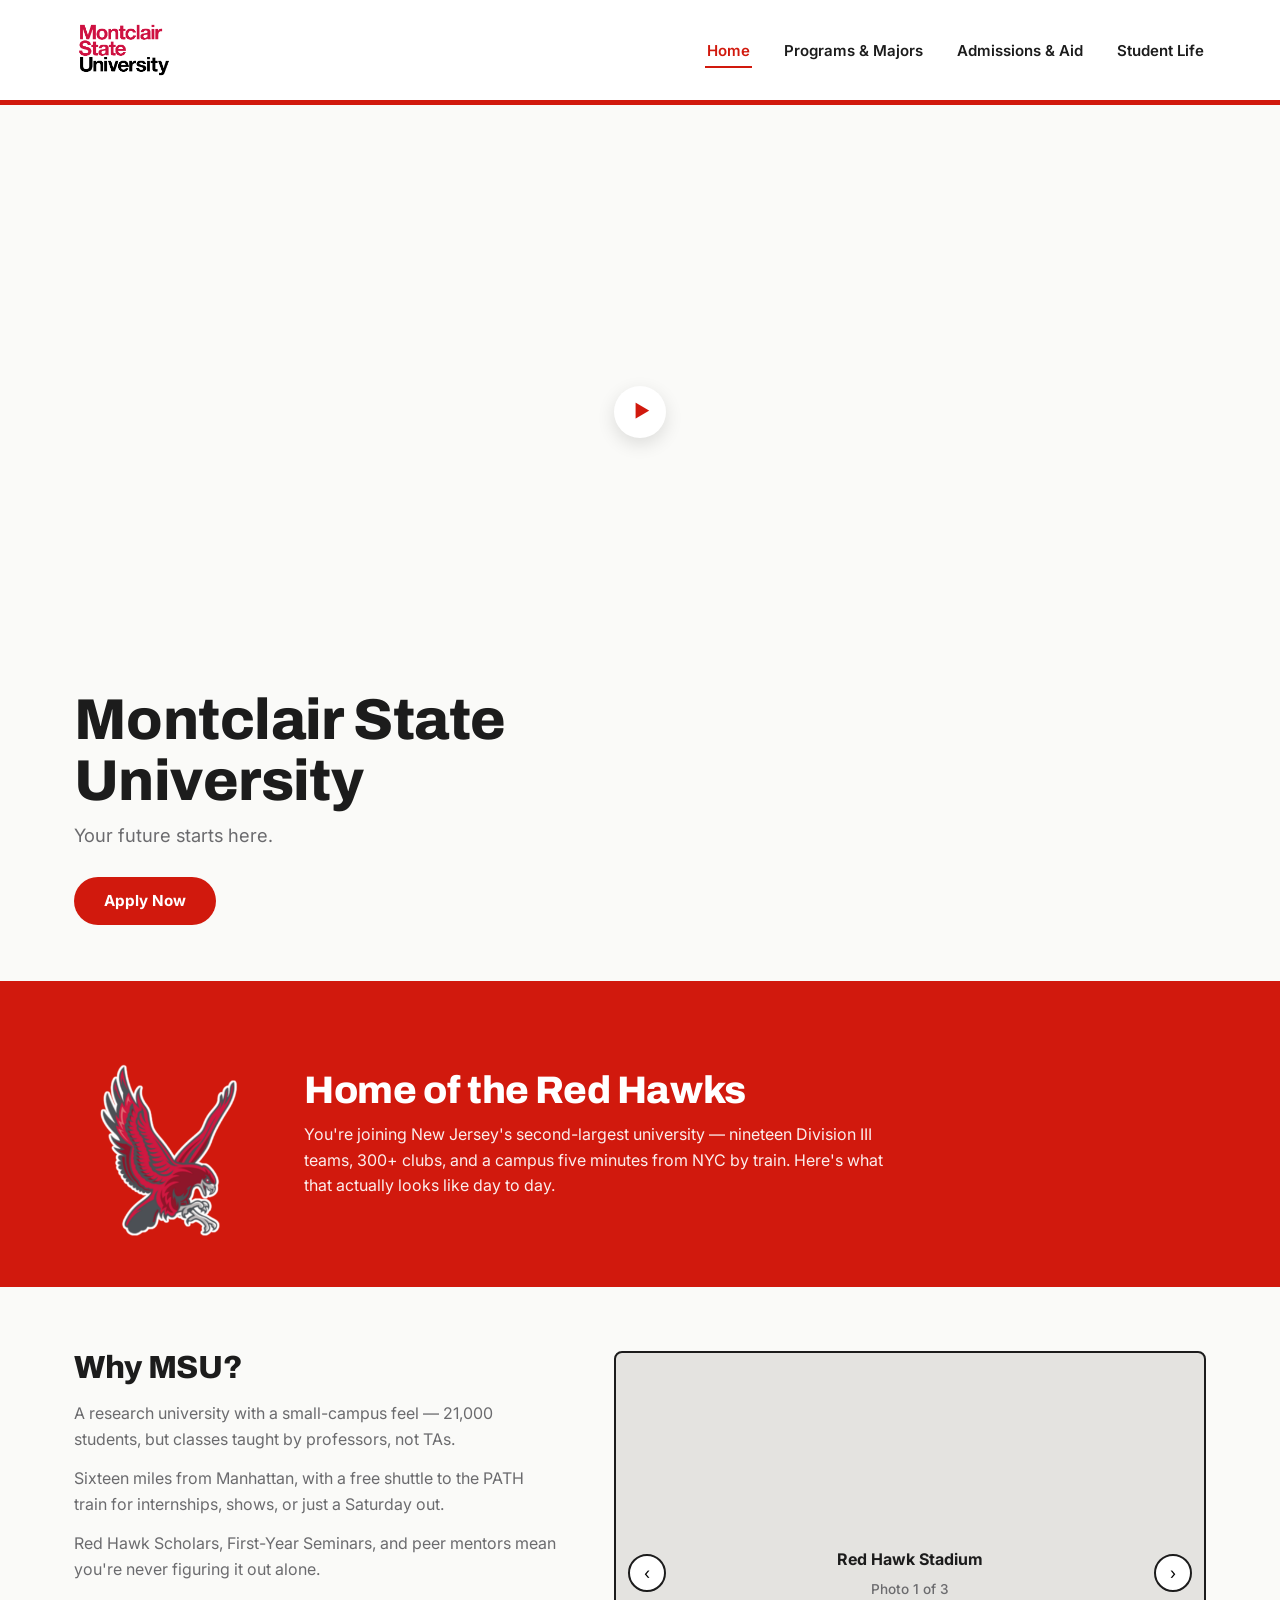
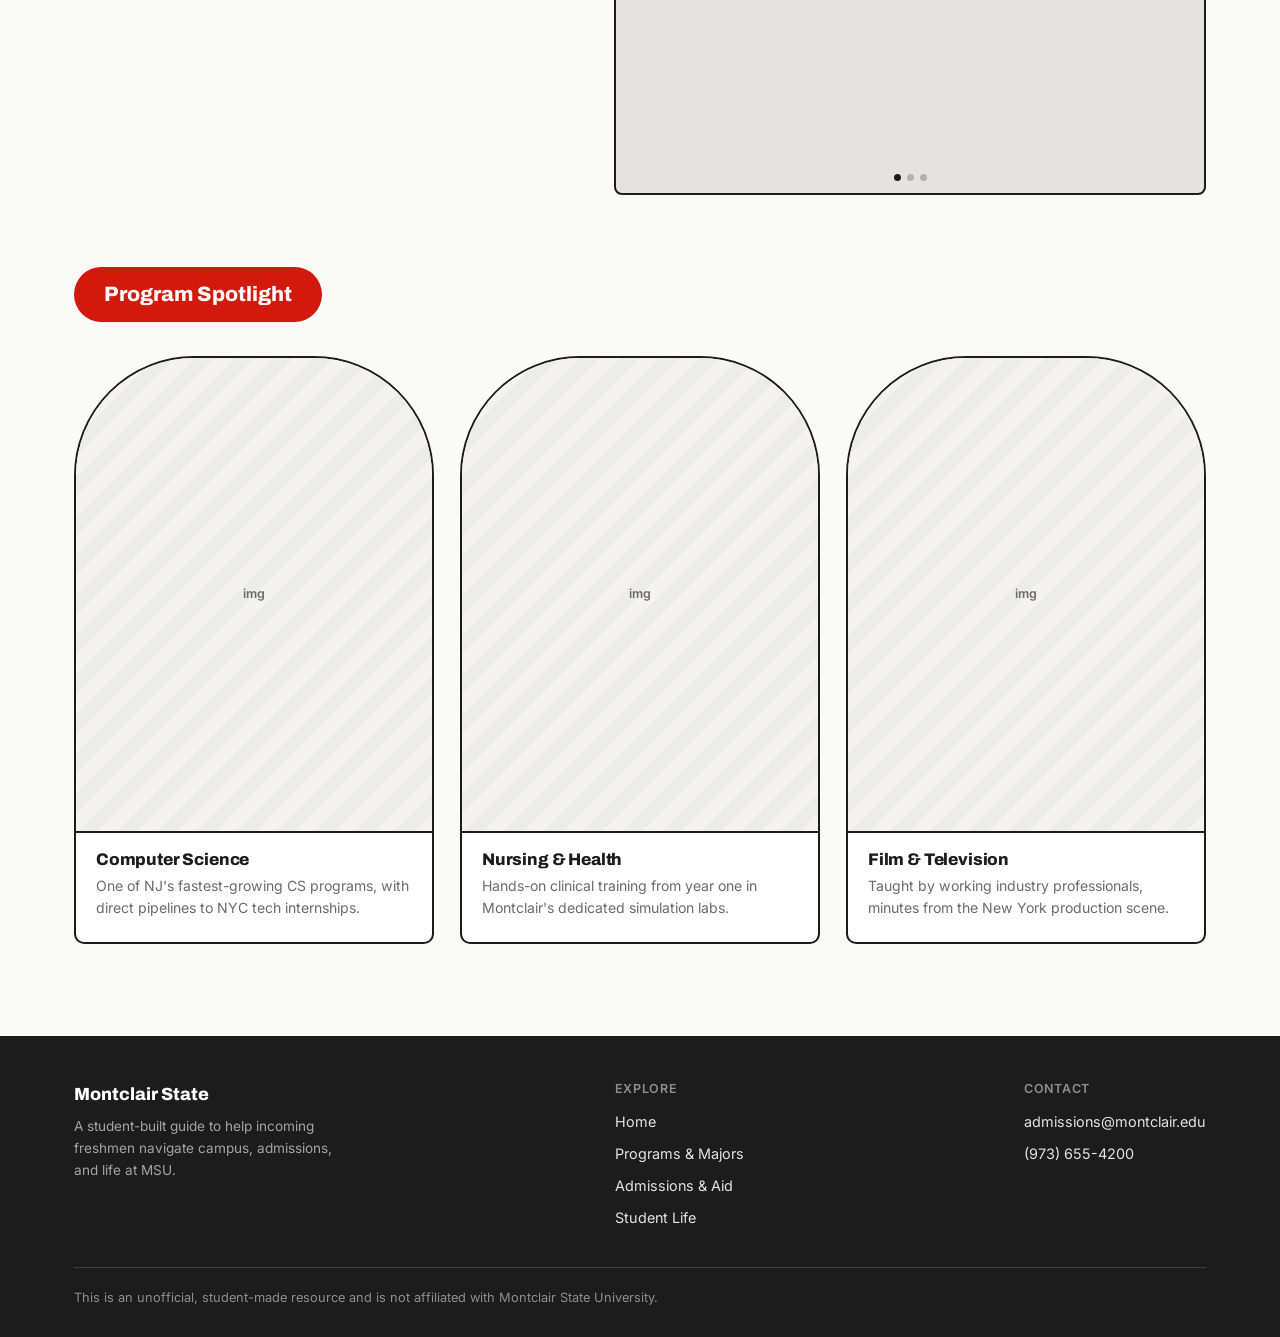
==== commit 968aa0d2: "fix video, also image uploads aren't working???" ====
--- a/index.html
+++ b/index.html
@@ -24,8 +24,7 @@
         <header class="site-header">
             <nav class="nav">
                 <a href="index.html" class="nav-logo">
-                    <span class="mark" aria-hidden="true"></span>
-                    Montclair State
+                    <img src="msu-logo.png" alt="" aria-hidden="true" />
                 </a>
                 <button class="nav-toggle" id="navToggle" aria-label="Toggle navigation" aria-expanded="false">☰</button>
                 <ul class="nav-links" id="navLinks">
@@ -41,7 +40,13 @@
             <!-- Hero -->
             <section class="hero">
                 <div class="wrap">
-                    <div class="hero-video" role="img" aria-label="Campus welcome video placeholder">Campus welcome video</div>
+                    <div class="hero-video">
+                        <video playsinline preload="metadata">
+                            <source src="campustour.mp4" type="video/mp4" />
+                            Your browser does not support the video tag.
+                        </video>
+                        <button class="video-play" type="button" aria-label="Play campus tour video">▶</button>
+                    </div>
                     <div class="hero-body">
                         <h1>Montclair State University</h1>
                         <p class="subtitle">Your future starts here.</p>
@@ -53,9 +58,7 @@
             <!-- Red Hawks band -->
             <section class="hawk-band">
                 <div class="wrap">
-                    <svg class="hawk-mark" viewBox="0 0 150 150" xmlns="http://www.w3.org/2000/svg" aria-hidden="true">
-                        <path d="M75 18 C95 30 132 42 138 70 C120 62 100 60 84 66 C100 78 112 96 112 118 C96 104 78 96 72 96 C66 96 48 104 32 118 C32 96 44 78 60 66 C44 60 24 62 6 70 C12 42 49 30 75 18 Z" fill="#ffffff" opacity="0.95"/>
-                    </svg>
+                    <img class="hawk-mark" src="redhawk.png" alt="" aria-hidden="true" />
                     <div>
                         <h2>Home of the Red Hawks</h2>
                         <p>You're joining New Jersey's second-largest university — nineteen Division III teams, 300+ clubs, and a campus five minutes from NYC by train. Here's what that actually looks like day to day.</p>
--- a/style.css
+++ b/style.css
@@ -78,20 +78,15 @@
 }
 
 .nav-logo {
-  font-family: var(--font-display);
-  font-weight: 800;
-  font-size: 1.15rem;
-  display: flex;
-  align-items: center;
-  gap: 10px;
+  display: flex;
+  align-items: center;
   white-space: nowrap;
 }
 
-.nav-logo .mark {
-  width: 30px;
-  height: 30px;
-  background: var(--red);
-  border-radius: 6px;
+.nav-logo img {
+  width: 100px;
+  height: 100px;
+  object-fit: contain;
   flex: none;
 }
 
@@ -165,25 +160,28 @@
 
 .hero-video {
   aspect-ratio: 21 / 9;
-  background:
-    repeating-linear-gradient(135deg, #ececea 0 14px, #f4f3f1 14px 28px);
   border-radius: 4px;
-  display: flex;
-  align-items: center;
-  justify-content: center;
-  color: var(--gray);
-  font-size: 0.85rem;
-  font-weight: 600;
   margin-bottom: 36px;
   position: relative;
   overflow: hidden;
 }
 
-.hero-video::before {
-  content: "▶";
+.hero-video video {
+  width: 100%;
+  height: 100%;
+  border: 0;
+  display: block;
+  object-fit: cover;
+}
+
+.video-play {
   position: absolute;
+  top: 50%;
+  left: 50%;
   width: 52px;
   height: 52px;
+  padding: 0 0 0 3px;
+  border: 0;
   border-radius: 50%;
   background: var(--white);
   color: var(--red);
@@ -192,7 +190,13 @@
   justify-content: center;
   font-size: 1.1rem;
   box-shadow: 0 6px 18px rgba(0,0,0,0.12);
-}
+  transform: translate(-50%, -50%);
+  cursor: pointer;
+  transition: opacity 0.15s ease, transform 0.15s ease;
+}
+
+.video-play:hover { transform: translate(-50%, -50%) scale(1.05); }
+.video-play.is-hidden { opacity: 0; pointer-events: none; }
 
 .hero-body { max-width: 640px; }
 
@@ -230,7 +234,7 @@
   background: var(--red);
   color: var(--white);
   padding: 48px 0;
-  overflow: hidden;
+  overflow: visible;
 }
 
 .hawk-band .wrap {
@@ -240,7 +244,15 @@
   align-items: center;
 }
 
-.hawk-mark { width: 150px; height: 150px; flex: none; }
+.hawk-mark {
+  width: 210px;
+  height: 210px;
+  object-fit: contain;
+  flex: none;
+  position: relative;
+  z-index: 1;
+  transform: translateY(16px);
+}
 
 .hawk-band h2 {
   font-size: clamp(1.8rem, 3vw, 2.4rem);
@@ -256,7 +268,11 @@
 
 @media (max-width: 700px) {
   .hawk-band .wrap { grid-template-columns: 1fr; text-align: left; }
-  .hawk-mark { width: 100px; height: 100px; }
+  .hawk-mark {
+    width: 140px;
+    height: 140px;
+    transform: translateY(10px);
+  }
 }
 
 /* =========================================================
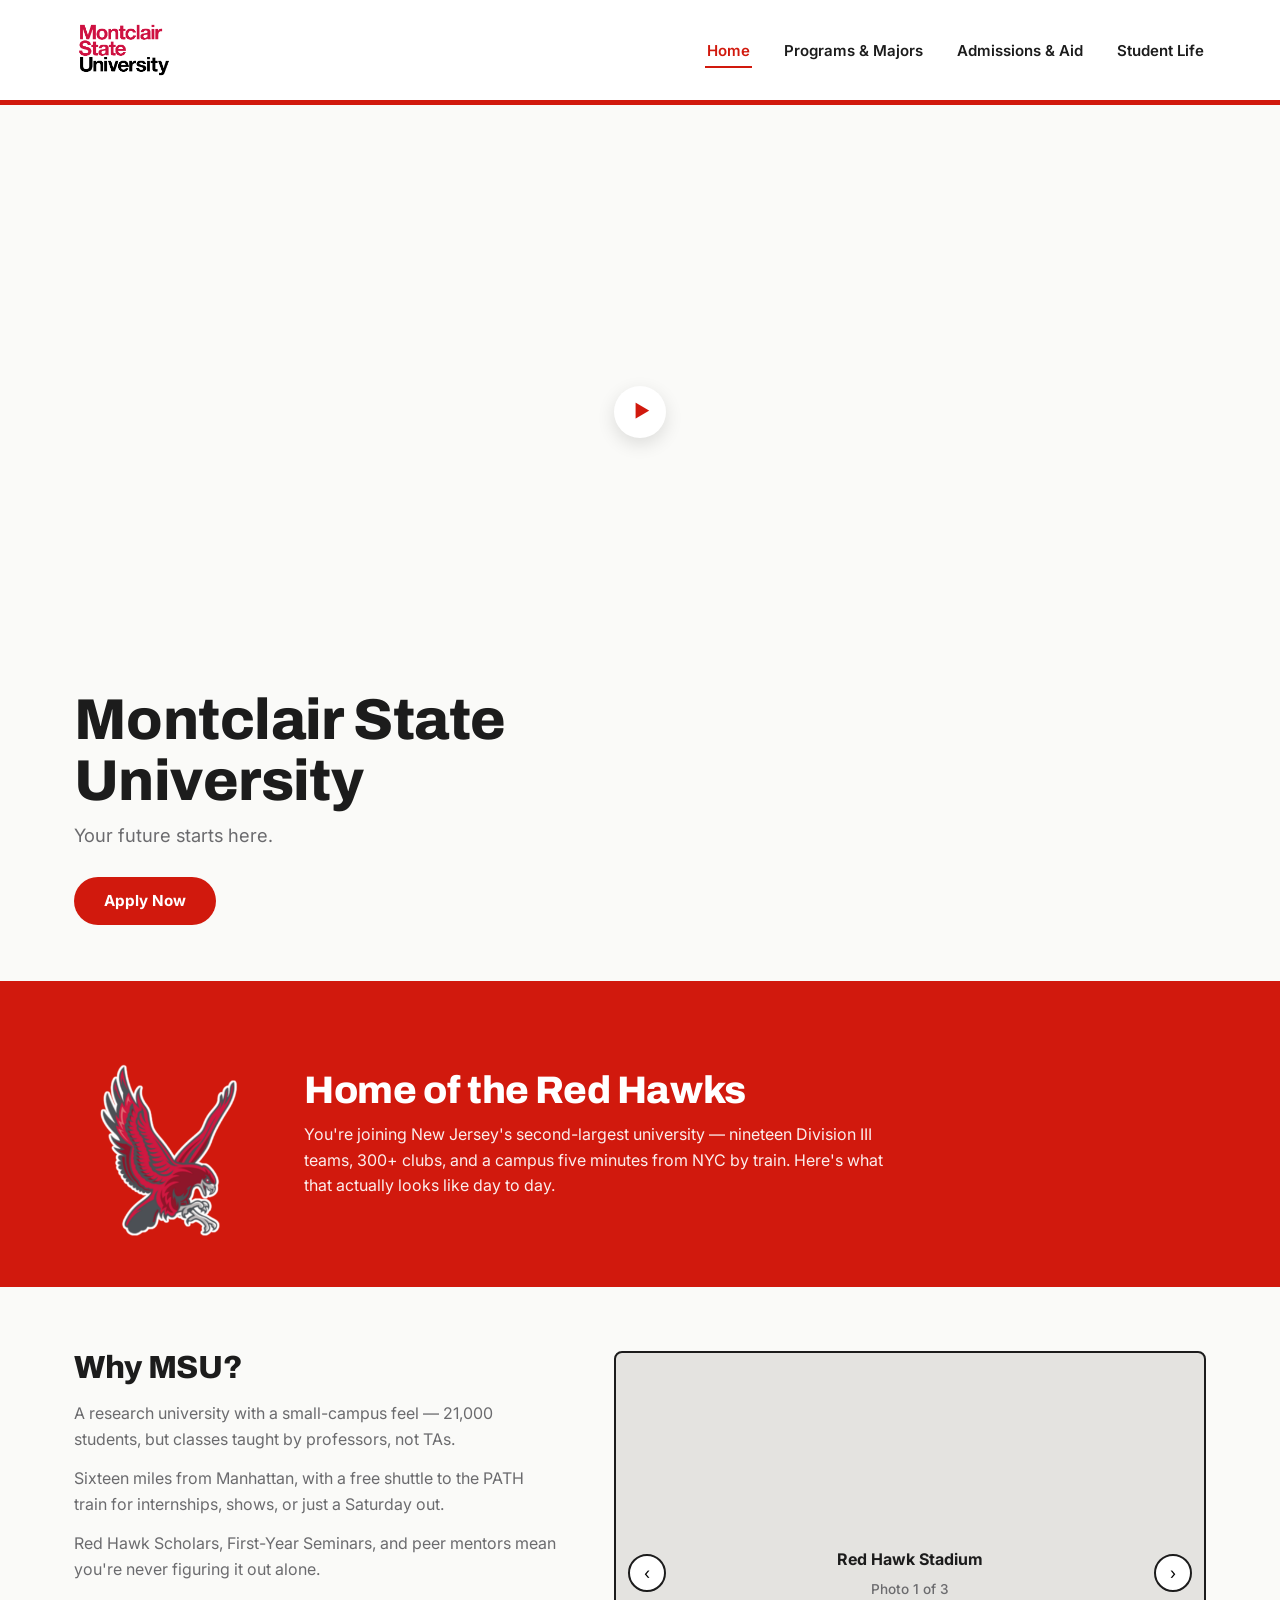
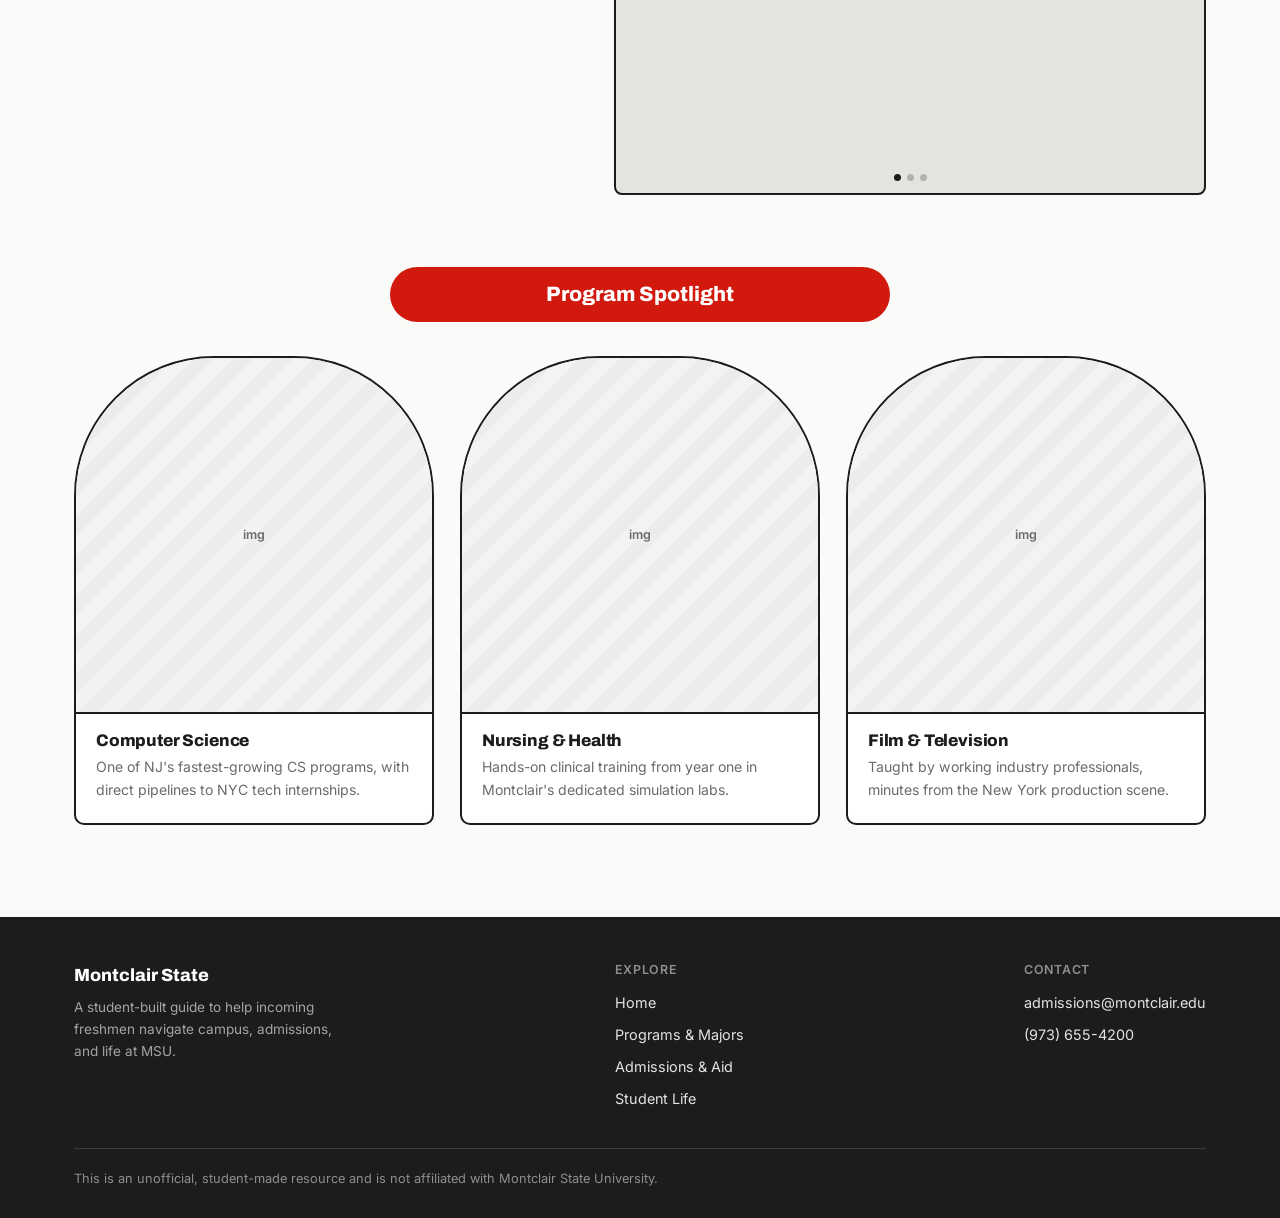
==== commit 1087eea1: "update scaling for cards and add more decription (images STILL arent working so i will probably add " ====
--- a/index.html
+++ b/index.html
@@ -29,7 +29,7 @@
                 <button class="nav-toggle" id="navToggle" aria-label="Toggle navigation" aria-expanded="false">☰</button>
                 <ul class="nav-links" id="navLinks">
                     <li><a href="index.html" aria-current="page">Home</a></li>
-                    <li><a href="#">Programs &amp; Majors</a></li>
+                    <li><a href="https://www.montclair.edu/academics/program-finder">Programs &amp; Majors</a></li>
                     <li><a href="admissions.html">Admissions &amp; Aid</a></li>
                     <li><a href="student-life.html">Student Life</a></li>
                 </ul>
@@ -141,7 +141,7 @@
                         <h4>Explore</h4>
                         <ul>
                             <li><a href="index.html">Home</a></li>
-                            <li><a href="#">Programs &amp; Majors</a></li>
+                            <li><a href="https://www.montclair.edu/academics/program-finder">Programs &amp; Majors</a></li>
                             <li><a href="admissions.html">Admissions &amp; Aid</a></li>
                             <li><a href="student-life.html">Student Life</a></li>
                         </ul>
--- a/style.css
+++ b/style.css
@@ -378,13 +378,15 @@
 .spotlight-pill {
   background: var(--red);
   color: var(--white);
-  display: inline-block;
+  display: block;
+  width: min(500px, 100%);
   padding: 12px 30px;
   border-radius: 999px;
   font-family: var(--font-display);
   font-weight: 800;
   font-size: 1.3rem;
-  margin-bottom: 34px;
+  margin: 0 auto 34px;
+  text-align: center;
 }
 
 .spotlight-grid {
@@ -395,13 +397,13 @@
 
 .spotlight-card {
   border: 2px solid var(--ink);
-  border-radius: var(--arch);
+  border-radius: 140px 140px 10px 10px;
   overflow: hidden;
   background: var(--white);
 }
 
 .spotlight-card .img-placeholder {
-  aspect-ratio: 3 / 4;
+  aspect-ratio: 4 / 4;
   border-bottom: 2px solid var(--ink);
 }
 
@@ -416,7 +418,7 @@
 }
 
 @media (max-width: 800px) {
-  .spotlight-grid { grid-template-columns: 1fr; max-width: 340px; margin: 0 auto; }
+  .spotlight-grid { grid-template-columns: 1fr; max-width: 500px; margin: 0 auto; }
 }
 
 /* =========================================================
@@ -503,12 +505,14 @@
 .life-grid {
   display: grid;
   grid-template-columns: 1fr 1fr;
-  gap: 26px;
+  gap: 38px;
+  max-width: 900px;
+  margin: 0 auto;
   padding-bottom: 64px;
 }
 
 .life-card {
-  border-radius: var(--arch);
+  border-radius: 20px;
   overflow: hidden;
   border: 2px solid var(--ink);
   background: var(--white);
@@ -526,8 +530,15 @@
 
 .life-card h3 { font-size: 1.1rem; color: var(--white); }
 
+.life-card p {
+  color: rgba(255,255,255,0.78);
+  font-size: 0.82rem;
+  line-height: 1.45;
+  margin: 6px 0 0;
+}
+
 @media (max-width: 700px) {
-  .life-grid { grid-template-columns: 1fr; max-width: 420px; margin: 0 auto; }
+  .life-grid { grid-template-columns: 1fr; max-width: 500px; margin: 0 auto; }
 }
 
 /* =========================================================
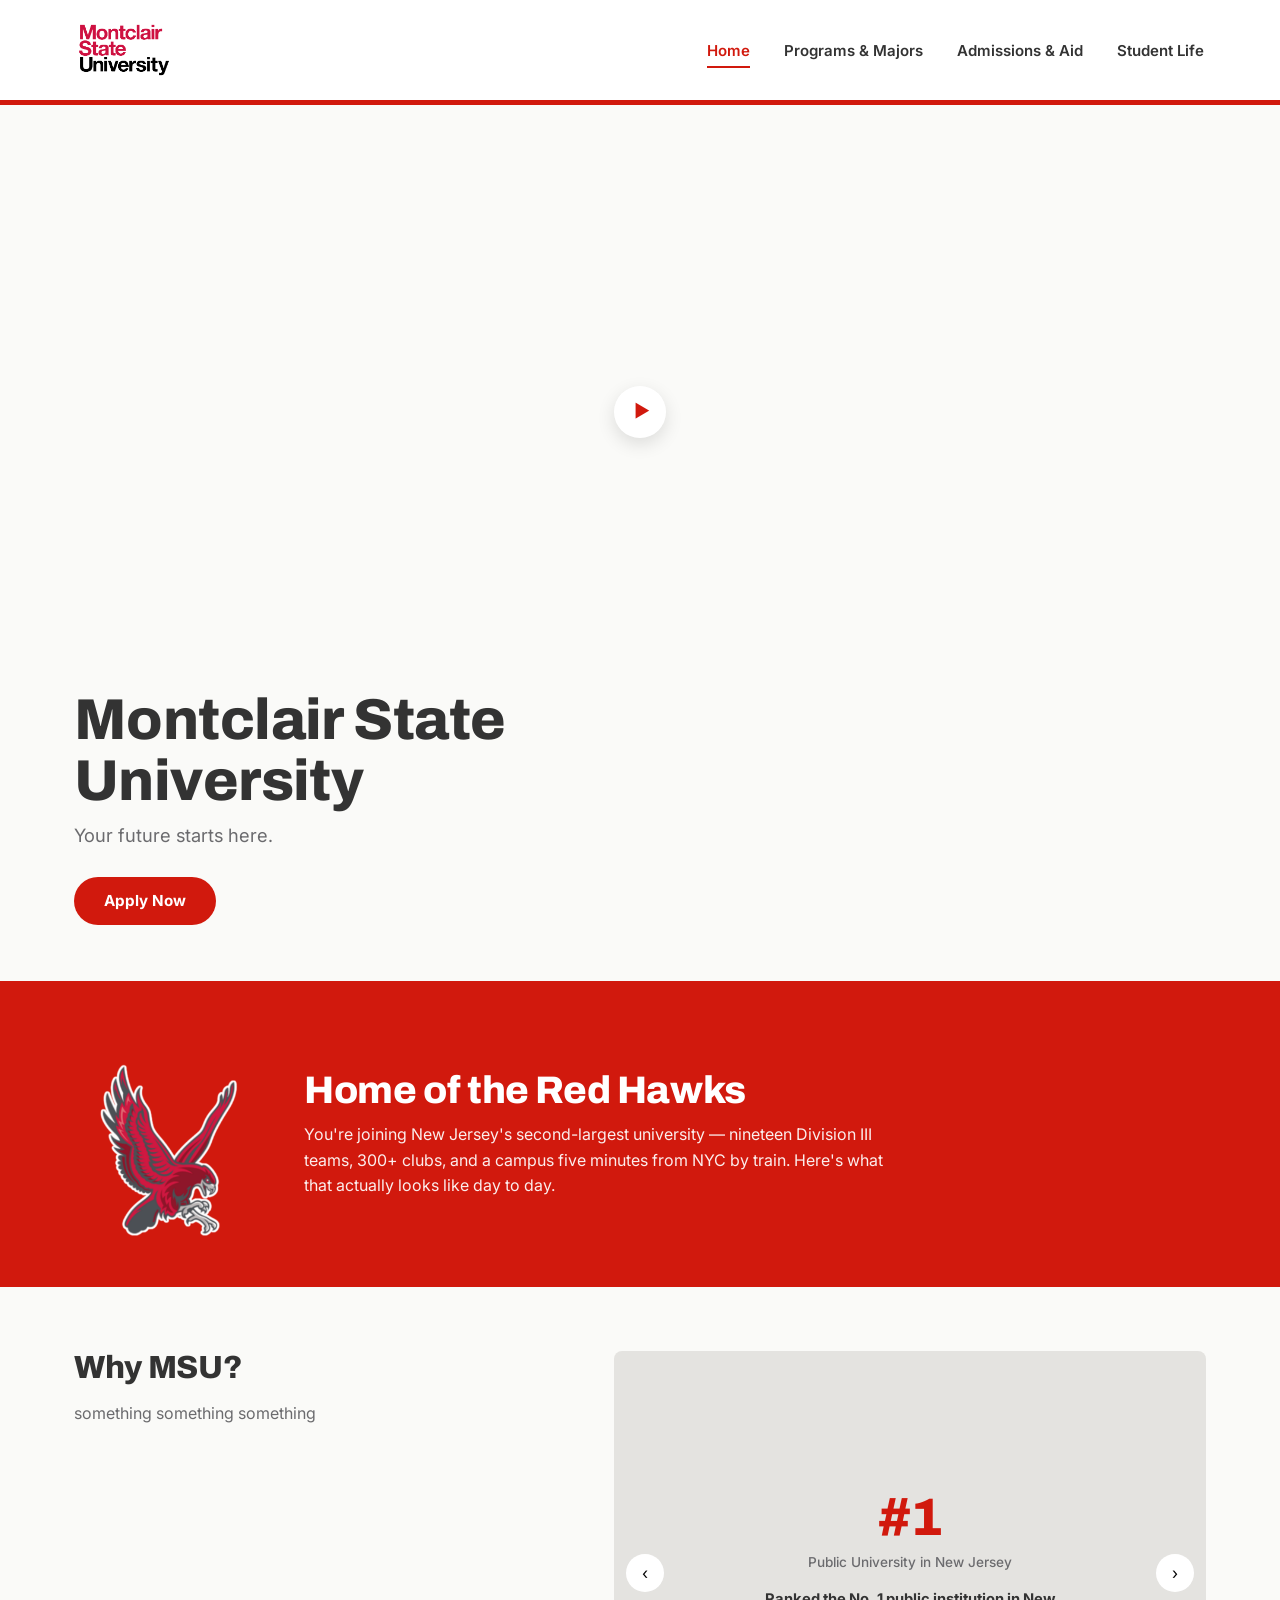
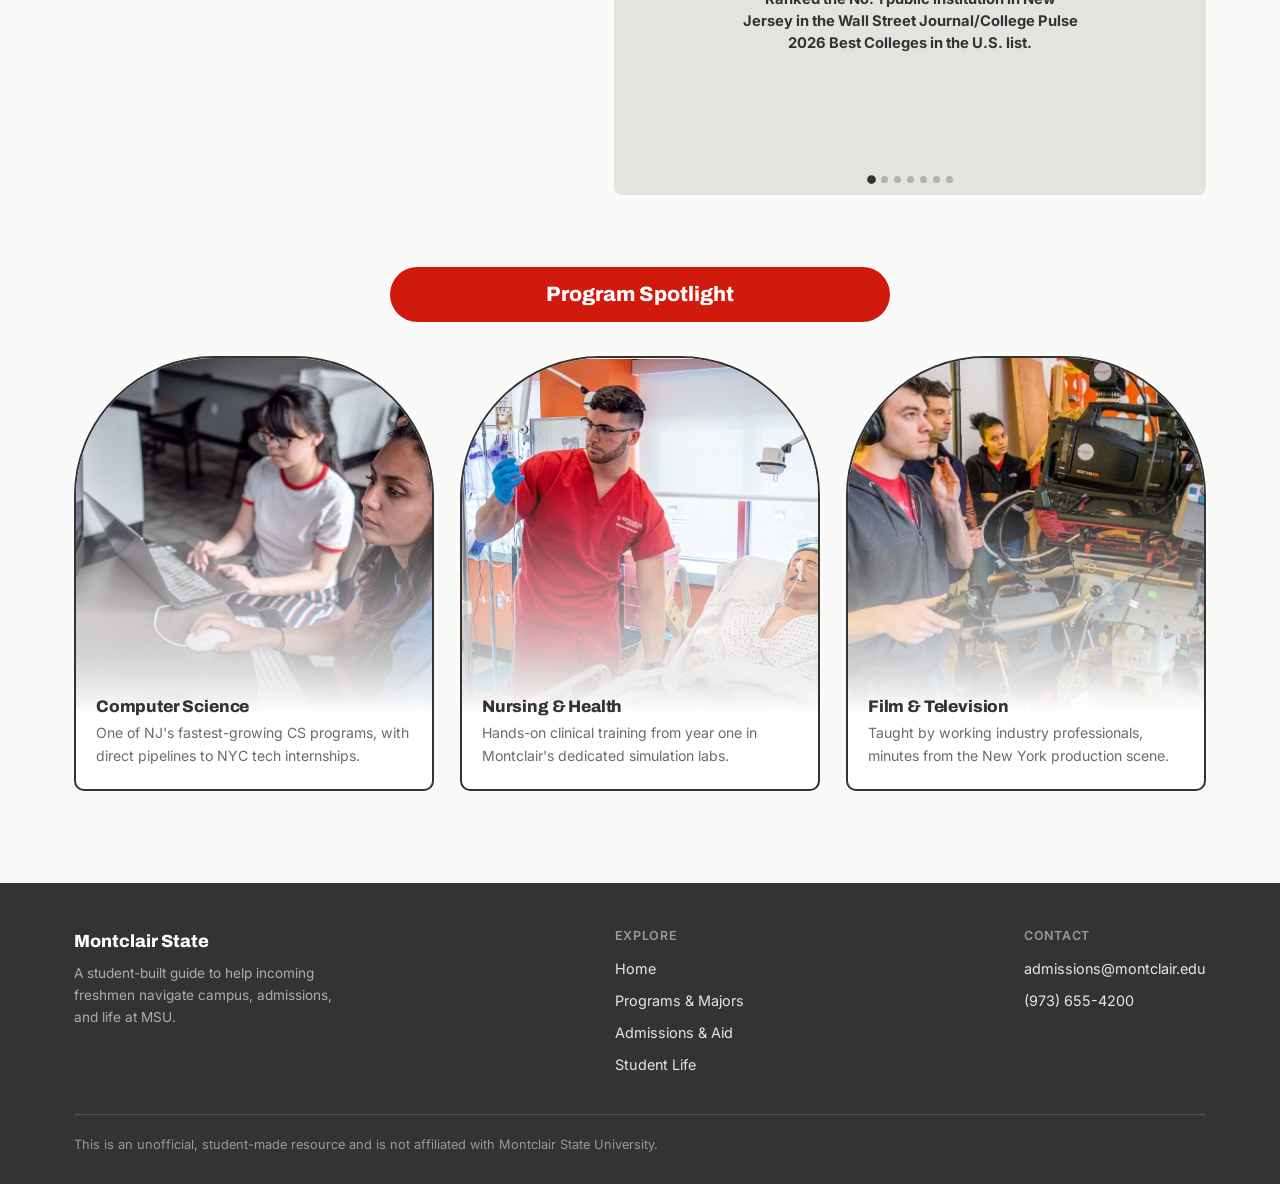
==== commit 51dd303b: "added carousel text and stuff" ====
--- a/index.html
+++ b/index.html
@@ -1,171 +1,248 @@
 <!doctype html>
 <html lang="en" data-bs-theme="light">
-    <head>
-        <title>Montclair State University — A Freshman's Guide</title>
-        <!-- Required meta tags -->
-        <meta charset="utf-8" />
-        <meta name="viewport" content="width=device-width, initial-scale=1" />
-
-        <link rel="preconnect" href="https://fonts.googleapis.com" />
-        <link rel="preconnect" href="https://fonts.gstatic.com" crossorigin />
-        <link href="https://fonts.googleapis.com/css2?family=Archivo:wght@600;700;800;900&family=Inter:wght@400;500;600;700&display=swap" rel="stylesheet" />
-
-        <!-- Bootstrap CSS v5.3.8 -->
-        <link
-            href="https://cdn.jsdelivr.net/npm/bootstrap@5.3.8/dist/css/bootstrap.min.css"
-            rel="stylesheet"
-            integrity="sha384-sRIl4kxILFvY47J16cr9ZwB07vP4J8+LH7qKQnuqkuIAvNWLzeN8tE5YBujZqJLB"
-            crossorigin="anonymous"
-        />
-        <link rel="stylesheet" href="style.css" />
-    </head>
-
-    <body>
-        <header class="site-header">
-            <nav class="nav">
-                <a href="index.html" class="nav-logo">
-                    <img src="msu-logo.png" alt="" aria-hidden="true" />
-                </a>
-                <button class="nav-toggle" id="navToggle" aria-label="Toggle navigation" aria-expanded="false">☰</button>
-                <ul class="nav-links" id="navLinks">
-                    <li><a href="index.html" aria-current="page">Home</a></li>
-                    <li><a href="https://www.montclair.edu/academics/program-finder">Programs &amp; Majors</a></li>
-                    <li><a href="admissions.html">Admissions &amp; Aid</a></li>
-                    <li><a href="student-life.html">Student Life</a></li>
-                </ul>
-            </nav>
-        </header>
-
-        <main>
-            <!-- Hero -->
-            <section class="hero">
-                <div class="wrap">
-                    <div class="hero-video">
-                        <video playsinline preload="metadata">
-                            <source src="campustour.mp4" type="video/mp4" />
-                            Your browser does not support the video tag.
-                        </video>
-                        <button class="video-play" type="button" aria-label="Play campus tour video">▶</button>
-                    </div>
-                    <div class="hero-body">
-                        <h1>Montclair State University</h1>
-                        <p class="subtitle">Your future starts here.</p>
-                        <a href="admissions.html" class="btn-primary">Apply Now</a>
-                    </div>
-                </div>
-            </section>
-
-            <!-- Red Hawks band -->
-            <section class="hawk-band">
-                <div class="wrap">
-                    <img class="hawk-mark" src="redhawk.png" alt="" aria-hidden="true" />
-                    <div>
-                        <h2>Home of the Red Hawks</h2>
-                        <p>You're joining New Jersey's second-largest university — nineteen Division III teams, 300+ clubs, and a campus five minutes from NYC by train. Here's what that actually looks like day to day.</p>
-                    </div>
-                </div>
-            </section>
-
-            <!-- Why MSU -->
-            <section class="why-section">
-                <div class="wrap why-grid">
-                    <div>
-                        <h2>Why MSU?</h2>
-                        <p>A research university with a small-campus feel — 21,000 students, but classes taught by professors, not TAs.</p>
-                        <p>Sixteen miles from Manhattan, with a free shuttle to the PATH train for internships, shows, or just a Saturday out.</p>
-                        <p>Red Hawk Scholars, First-Year Seminars, and peer mentors mean you're never figuring it out alone.</p>
-                    </div>
-                    <div class="carousel-box" id="campusCarousel">
-                        <div class="carousel-slide active">
-                            <div>Red Hawk Stadium</div>
-                            <span>Photo 1 of 3</span>
-                        </div>
-                        <div class="carousel-slide">
-                            <div>Feliciano School of Business</div>
-                            <span>Photo 2 of 3</span>
-                        </div>
-                        <div class="carousel-slide">
-                            <div>Student Center Quad</div>
-                            <span>Photo 3 of 3</span>
-                        </div>
-                        <button class="carousel-btn prev" aria-label="Previous photo">‹</button>
-                        <button class="carousel-btn next" aria-label="Next photo">›</button>
-                        <div class="carousel-dots">
-                            <button class="active" aria-label="Slide 1"></button>
-                            <button aria-label="Slide 2"></button>
-                            <button aria-label="Slide 3"></button>
-                        </div>
-                    </div>
-                </div>
-            </section>
-
-            <!-- Program Spotlight -->
-            <section class="spotlight-section">
-                <div class="wrap">
-                    <div class="spotlight-pill">Program Spotlight</div>
-                    <div class="spotlight-grid">
-                        <article class="spotlight-card">
-                            <div class="img-placeholder">img</div>
-                            <div class="card-body">
-                                <h3>Computer Science</h3>
-                                <p>One of NJ's fastest-growing CS programs, with direct pipelines to NYC tech internships.</p>
-                            </div>
-                        </article>
-                        <article class="spotlight-card">
-                            <div class="img-placeholder">img</div>
-                            <div class="card-body">
-                                <h3>Nursing &amp; Health</h3>
-                                <p>Hands-on clinical training from year one in Montclair's dedicated simulation labs.</p>
-                            </div>
-                        </article>
-                        <article class="spotlight-card">
-                            <div class="img-placeholder">img</div>
-                            <div class="card-body">
-                                <h3>Film &amp; Television</h3>
-                                <p>Taught by working industry professionals, minutes from the New York production scene.</p>
-                            </div>
-                        </article>
-                    </div>
-                </div>
-            </section>
-        </main>
-
-        <footer class="site-footer" id="footer">
+
+<head>
+    <title>Montclair State University — A Freshman's Guide</title>
+    <!-- Required meta tags -->
+    <meta charset="utf-8" />
+    <meta name="viewport" content="width=device-width, initial-scale=1" />
+
+    <link rel="preconnect" href="https://fonts.googleapis.com" />
+    <link rel="preconnect" href="https://fonts.gstatic.com" crossorigin />
+    <link
+        href="https://fonts.googleapis.com/css2?family=Archivo:wght@600;700;800;900&family=Inter:wght@400;500;600;700&display=swap"
+        rel="stylesheet" />
+
+    <!-- Bootstrap CSS v5.3.8 -->
+    <link href="https://cdn.jsdelivr.net/npm/bootstrap@5.3.8/dist/css/bootstrap.min.css" rel="stylesheet"
+        integrity="sha384-sRIl4kxILFvY47J16cr9ZwB07vP4J8+LH7qKQnuqkuIAvNWLzeN8tE5YBujZqJLB" crossorigin="anonymous" />
+    <link rel="stylesheet" href="style.css" />
+</head>
+
+<body>
+    <header class="site-header">
+        <nav class="nav">
+            <a href="index.html" class="nav-logo">
+                <img src="msu-logo.png" alt="" aria-hidden="true" />
+            </a>
+            <button class="nav-toggle" id="navToggle" aria-label="Toggle navigation" aria-expanded="false">☰</button>
+            <ul class="nav-links" id="navLinks">
+                <li><a href="index.html" aria-current="page">Home</a></li>
+                <li><a href="https://www.montclair.edu/academics/program-finder">Programs &amp; Majors</a></li>
+                <li><a href="admissions.html">Admissions &amp; Aid</a></li>
+                <li><a href="student-life.html">Student Life</a></li>
+            </ul>
+        </nav>
+    </header>
+
+    <main>
+        <!-- Hero -->
+        <section class="hero">
             <div class="wrap">
-                <div class="footer-grid">
-                    <div class="footer-brand">
-                        Montclair State
-                        <p>A student-built guide to help incoming freshmen navigate campus, admissions, and life at MSU.</p>
-                    </div>
-                    <div class="footer-col">
-                        <h4>Explore</h4>
-                        <ul>
-                            <li><a href="index.html">Home</a></li>
-                            <li><a href="https://www.montclair.edu/academics/program-finder">Programs &amp; Majors</a></li>
-                            <li><a href="admissions.html">Admissions &amp; Aid</a></li>
-                            <li><a href="student-life.html">Student Life</a></li>
-                        </ul>
-                    </div>
-                    <div class="footer-col">
-                        <h4>Contact</h4>
-                        <ul>
-                            <li><a href="mailto:admissions@montclair.edu">admissions@montclair.edu</a></li>
-                            <li><a href="tel:19736554200">(973) 655-4200</a></li>
-                        </ul>
-                    </div>
-                </div>
-                <div class="footer-bottom">
-                    This is an unofficial, student-made resource and is not affiliated with Montclair State University.
-                </div>
-            </div>
-        </footer>
-
-        <!-- Bootstrap JavaScript Bundle (includes Popper) -->
-        <script
-            src="https://cdn.jsdelivr.net/npm/bootstrap@5.3.8/dist/js/bootstrap.bundle.min.js"
-            integrity="sha384-FKyoEForCGlyvwx9Hj09JcYn3nv7wiPVlz7YYwJrWVcXK/BmnVDxM+D2scQbITxI"
-            crossorigin="anonymous"
-        ></script>
-        <script src="scripts.js"></script>
-    </body>
+                <div class="hero-video">
+                    <video playsinline preload="metadata">
+                        <source src="campustour.mp4" type="video/mp4" />
+                        Your browser does not support the video tag.
+                    </video>
+                    <button class="video-play" type="button" aria-label="Play campus tour video">▶</button>
+                </div>
+                <div class="hero-body">
+                    <h1>Montclair State University</h1>
+                    <p class="subtitle">Your future starts here.</p>
+                    <a href="admissions.html" class="btn-primary">Apply Now</a>
+                </div>
+            </div>
+        </section>
+
+        <!-- Red Hawks band -->
+        <section class="hawk-band">
+            <div class="wrap">
+                <img class="hawk-mark" src="redhawk.png" alt="" aria-hidden="true" />
+                <div>
+                    <h2>Home of the Red Hawks</h2>
+                    <p>You're joining New Jersey's second-largest university — nineteen Division III teams, 300+ clubs,
+                        and a campus five minutes from NYC by train. Here's what that actually looks like day to day.
+                    </p>
+                </div>
+            </div>
+        </section>
+
+        <!-- Why MSU -->
+        <section class="why-section">
+            <div class="wrap why-grid">
+                <div>
+                    <h2>Why MSU?</h2>
+                    <p>something something something
+                    </p>
+                </div>
+                <div class="carousel-box" id="campusCarousel">
+                    <div class="carousel-slide active">
+                        <h3>#1</h3>
+                        <span>Public University in New Jersey</span>
+                        <p>Ranked the No. 1 public institution in New Jersey in the Wall Street Journal/College Pulse
+                            2026 Best Colleges in the U.S. list.</p>
+                    </div>
+                    <div class="carousel-slide">
+                        <h3>Top 30
+                        </h3>
+                        <span>Public in the Nation
+
+                        </span>
+                        <p>Ranked among the top 30 public institutions nationwide, underscoring the strength of our
+                            academics and outcomes.
+
+                        </p>
+                    </div>
+                    <div class="carousel-slide">
+                        <h3>300+
+                        </h3>
+                        <span>Academic Programs</span>
+                        <p>At Montclair, you’ll have access to more than 300 academic majors, minors, concentrations and
+                            certificate programs.
+
+                        </p>
+                    </div>
+                    <div class="carousel-slide">
+                        <h3>12 Miles
+                        </h3>
+                        <span>In the Big Apple’s Backyard
+
+                        </span>
+                        <p>The Montclair campus sits just 12 miles from Manhattan in the towns of Montclair, Clifton and
+                            Little Falls, New Jersey. Our Bloomfield campus is 14 miles from Midtown, giving you two
+                            areas with mass transit options that will take you to the heart of the city.
+
+                        </p>
+                    </div>
+                    <div class="carousel-slide">
+                        <h3>252-Acre
+                        </h3>
+                        <span>Big Campus, Small Feel
+                        </span>
+                        <p>Sitting atop a hill overlooking the New York City skyline, Montclair’s 252-acre suburban
+                            campus gives you the resources of a large research university with a sense of belonging
+                            normally found at smaller schools. Our Bloomfield campus provides an even more intimate
+                            setting, giving you the best of both worlds.
+
+                        </p>
+                    </div>
+                    <div class="carousel-slide">
+                        <h3>5
+                        </h3>
+                        <span>Top Graduate Programs
+                        </span>
+                        <p>Five of Montclair’s graduate programs in business, Education, Public Health, Audiology and
+                            Clinical Psychology were ranked by U.S. News & World Report in its 2026 Best Graduate
+                            Schools rankings.
+                        </p>
+                    </div>
+                    <div class="carousel-slide">
+                        <h3>17-1
+                        </h3>
+                        <span>Small Class Sizes
+                        </span>
+                        <p>Our 17-1 student-to-teacher ratio makes the average class size at Montclair just 24 students.
+                            Your professors will know your name, and will push you to be your best while supporting you
+                            every step of the way.
+                        </p>
+                    </div>
+                    <div class="carousel-slide">
+                        <h3>23
+                        </h3>
+                        <span>NCAA Division III and USCAA Athletics
+                        </span>
+                        <p>Our Montclair campus features 19 NCAA Division III Red Hawks athletics teams, while our
+                            Bloomfield campus features four USCAA intercollegiate athletics programs - giving you the
+                            chance to watch some of the top teams in the country throughout the year.
+                        </p>
+                    </div>
+                    <button class="carousel-btn prev" aria-label="Previous slide">‹</button>
+                    <button class="carousel-btn next" aria-label="Next slide">›</button>
+                    <div class="carousel-dots">
+                        <button class="active" aria-label="Slide 1"></button>
+                        <button aria-label="Slide 2"></button>
+                        <button aria-label="Slide 3"></button>
+                        <button aria-label="Slide 4"></button>
+                        <button aria-label="Slide 5"></button>
+                        <button aria-label="Slide 6"></button>
+                        <button aria-label="Slide 7"></button>
+
+                    </div>
+                </div>
+            </div>
+        </section>
+
+        <!-- Program Spotlight -->
+        <section class="spotlight-section">
+            <div class="wrap">
+                <div class="spotlight-pill">Program Spotlight</div>
+                <div class="spotlight-grid">
+                    <article class="spotlight-card">
+                        <div class="img-placeholder"> <img src="compsci.jpeg" alt="Computer Science Program">
+                        </div>
+                        <div class="card-body">
+                            <h3>Computer Science</h3>
+                            <p>One of NJ's fastest-growing CS programs, with direct pipelines to NYC tech internships.
+                            </p>
+                        </div>
+                    </article>
+                    <article class="spotlight-card">
+                        <div class="img-placeholder">
+                            <img src="nursing.jpeg" alt="Nursing & Health Program">
+                        </div>
+                        <div class="card-body">
+                            <h3>Nursing &amp; Health</h3>
+                            <p>Hands-on clinical training from year one in Montclair's dedicated simulation labs.</p>
+                        </div>
+                    </article>
+                    <article class="spotlight-card">
+                        <div class="img-placeholder"> <img src="film.jpeg" alt="Film & Television Program">
+                        </div>
+                        <div class="card-body">
+                            <h3>Film &amp; Television</h3>
+                            <p>Taught by working industry professionals, minutes from the New York production scene.</p>
+                        </div>
+                    </article>
+                </div>
+            </div>
+        </section>
+    </main>
+
+    <footer class="site-footer" id="footer">
+        <div class="wrap">
+            <div class="footer-grid">
+                <div class="footer-brand">
+                    Montclair State
+                    <p>A student-built guide to help incoming freshmen navigate campus, admissions, and life at MSU.</p>
+                </div>
+                <div class="footer-col">
+                    <h4>Explore</h4>
+                    <ul>
+                        <li><a href="index.html">Home</a></li>
+                        <li><a href="https://www.montclair.edu/academics/program-finder">Programs &amp; Majors</a></li>
+                        <li><a href="admissions.html">Admissions &amp; Aid</a></li>
+                        <li><a href="student-life.html">Student Life</a></li>
+                    </ul>
+                </div>
+                <div class="footer-col">
+                    <h4>Contact</h4>
+                    <ul>
+                        <li><a href="mailto:admissions@montclair.edu">admissions@montclair.edu</a></li>
+                        <li><a href="tel:19736554200">(973) 655-4200</a></li>
+                    </ul>
+                </div>
+            </div>
+            <div class="footer-bottom">
+                This is an unofficial, student-made resource and is not affiliated with Montclair State University.
+            </div>
+        </div>
+    </footer>
+
+    <!-- Bootstrap JavaScript Bundle (includes Popper) -->
+    <script src="https://cdn.jsdelivr.net/npm/bootstrap@5.3.8/dist/js/bootstrap.bundle.min.js"
+        integrity="sha384-FKyoEForCGlyvwx9Hj09JcYn3nv7wiPVlz7YYwJrWVcXK/BmnVDxM+D2scQbITxI"
+        crossorigin="anonymous"></script>
+    <script src="scripts.js"></script>
+</body>
+
 </html>
--- a/style.css
+++ b/style.css
@@ -16,6 +16,8 @@
 
   --rule: 5px;
   --arch: 120px 120px 10px 10px;
+
+  --ease: cubic-bezier(0.22, 1, 0.36, 1);
 }
 
 * { box-sizing: border-box; }
@@ -25,7 +27,7 @@
 body {
   margin: 0;
   font-family: var(--font-body);
-  color: var(--ink);
+  color: #333333;
   background: var(--bg);
   -webkit-font-smoothing: antialiased;
 }
@@ -48,12 +50,33 @@
   margin: 0;
 }
 
-p { line-height: 1.6; color: var(--ink); }
+p { line-height: 1.6; color: #333333; }
 
 .section-rule {
   border: none;
-  border-top: var(--rule) solid var(--red);
+  border-top: var(--rule) solid #D1190D;
   margin: 0;
+}
+
+/* =========================================================
+   Scroll reveal (single, restrained treatment)
+   Applied only to the two card grids — everything else
+   stays static so the motion means something when it happens.
+   ========================================================= */
+.reveal {
+  opacity: 0;
+  transform: translateY(18px);
+  transition: opacity 0.6s var(--ease), transform 0.6s var(--ease);
+  transition-delay: var(--reveal-delay, 0s);
+}
+
+.reveal.is-visible {
+  opacity: 1;
+  transform: translateY(0);
+}
+
+@media (prefers-reduced-motion: reduce) {
+  .reveal { opacity: 1; transform: none; transition: none; }
 }
 
 /* =========================================================
@@ -64,7 +87,7 @@
   top: 0;
   z-index: 50;
   background: var(--white);
-  border-bottom: var(--rule) solid var(--red);
+  border-bottom: var(--rule) solid #D1190D;
 }
 
 .nav {
@@ -100,20 +123,36 @@
 }
 
 .nav-links a {
+  position: relative;
   font-size: 0.94rem;
   font-weight: 600;
-  color: var(--ink);
+  color: #333333;
   padding: 6px 2px;
   border-bottom: 2px solid transparent;
-  transition: border-color 0.15s ease, color 0.15s ease;
-}
-
-.nav-links a:hover { color: var(--red); }
+}
+
+.nav-links a::after {
+  content: "";
+  position: absolute;
+  left: 2px;
+  right: 2px;
+  bottom: -2px;
+  height: 2px;
+  background: #D1190D;
+  transform: scaleX(0);
+  transform-origin: left;
+  transition: transform 0.25s var(--ease);
+}
+
+.nav-links a:hover { color: #D1190D; }
+.nav-links a:hover::after { transform: scaleX(1); }
 
 .nav-links a[aria-current="page"] {
-  color: var(--red);
-  border-bottom-color: var(--red);
-}
+  color: #D1190D;
+  border-bottom-color: transparent;
+}
+
+.nav-links a[aria-current="page"]::after { transform: scaleX(1); }
 
 .nav-toggle {
   display: none;
@@ -122,7 +161,7 @@
   font-size: 1.6rem;
   line-height: 1;
   cursor: pointer;
-  color: var(--ink);
+  color: #333333;
 }
 
 @media (max-width: 800px) {
@@ -136,10 +175,10 @@
     flex-direction: column;
     align-items: flex-start;
     gap: 0;
-    border-bottom: var(--rule) solid var(--red);
+    border-bottom: var(--rule) solid #D1190D;
     max-height: 0;
     overflow: hidden;
-    transition: max-height 0.25s ease;
+    transition: max-height 0.3s var(--ease);
   }
   .nav-links.open { max-height: 320px; }
   .nav-links li { width: 100%; }
@@ -149,10 +188,14 @@
     padding: 14px 24px;
     border-bottom: 1px solid var(--gray-light);
   }
+  .nav-links a::after { display: none; }
 }
 
 /* =========================================================
    Hero
+   One orchestrated entrance on load — video, then headline,
+   then subtitle, then CTA. Nothing else on the page animates
+   on its own.
    ========================================================= */
 .hero {
   padding: 64px 0 56px;
@@ -164,6 +207,9 @@
   margin-bottom: 36px;
   position: relative;
   overflow: hidden;
+  opacity: 0;
+  transform: scale(1.02);
+  animation: hero-in 0.8s var(--ease) forwards;
 }
 
 .hero-video video {
@@ -184,7 +230,7 @@
   border: 0;
   border-radius: 50%;
   background: var(--white);
-  color: var(--red);
+  color: #D1190D;
   display: flex;
   align-items: center;
   justify-content: center;
@@ -192,10 +238,14 @@
   box-shadow: 0 6px 18px rgba(0,0,0,0.12);
   transform: translate(-50%, -50%);
   cursor: pointer;
-  transition: opacity 0.15s ease, transform 0.15s ease;
-}
-
-.video-play:hover { transform: translate(-50%, -50%) scale(1.05); }
+  transition: opacity 0.15s ease, transform 0.2s var(--ease), box-shadow 0.2s ease;
+}
+
+.video-play:hover {
+  transform: translate(-50%, -50%) scale(1.08);
+  box-shadow: 0 8px 22px rgba(0,0,0,0.18);
+}
+.video-play:active { transform: translate(-50%, -50%) scale(0.96); }
 .video-play.is-hidden { opacity: 0; pointer-events: none; }
 
 .hero-body { max-width: 640px; }
@@ -203,17 +253,44 @@
 .hero h1 {
   font-size: clamp(2.4rem, 5vw, 3.6rem);
   margin-bottom: 10px;
+  opacity: 0;
+  transform: translateY(14px);
+  animation: hero-in 0.7s var(--ease) forwards;
+  animation-delay: 0.15s;
 }
 
 .hero .subtitle {
   font-size: 1.15rem;
   color: var(--gray);
   margin-bottom: 26px;
+  opacity: 0;
+  transform: translateY(14px);
+  animation: hero-in 0.7s var(--ease) forwards;
+  animation-delay: 0.28s;
+}
+
+.hero .btn-primary {
+  opacity: 0;
+  transform: translateY(14px);
+  animation: hero-in 0.7s var(--ease) forwards;
+  animation-delay: 0.4s;
+}
+
+@keyframes hero-in {
+  to { opacity: 1; transform: none; }
+}
+
+@media (prefers-reduced-motion: reduce) {
+  .hero-video, .hero h1, .hero .subtitle, .hero .btn-primary {
+    animation: none;
+    opacity: 1;
+    transform: none;
+  }
 }
 
 .btn-primary {
   display: inline-block;
-  background: var(--red);
+  background: #D1190D;
   color: var(--white);
   font-weight: 700;
   font-size: 0.95rem;
@@ -221,17 +298,22 @@
   border-radius: 999px;
   border: none;
   cursor: pointer;
-  transition: background 0.15s ease, transform 0.15s ease;
-}
-
-.btn-primary:hover { background: var(--red-dark); color: var(--white); }
-.btn-primary:active { transform: scale(0.98); }
+  transition: background 0.2s ease, transform 0.15s var(--ease), box-shadow 0.2s ease;
+}
+
+.btn-primary:hover {
+  background: #A8140B;
+  color: var(--white);
+  box-shadow: 0 6px 16px rgba(209, 25, 13, 0.28);
+  transform: translateY(-1px);
+}
+.btn-primary:active { transform: scale(0.98) translateY(0); }
 
 /* =========================================================
    Red Hawks band
    ========================================================= */
 .hawk-band {
-  background: var(--red);
+  background: #D1190D;
   color: var(--white);
   padding: 48px 0;
   overflow: visible;
@@ -293,7 +375,7 @@
 .why-grid p { color: var(--gray); margin-bottom: 14px; }
 
 .carousel-box {
-  border: 2px solid var(--ink);
+  border: none;
   border-radius: 8px;
   aspect-ratio: 4 / 3;
   position: relative;
@@ -304,24 +386,47 @@
 .carousel-slide {
   position: absolute;
   inset: 0;
-  display: none;
+  display: flex;
   align-items: center;
   justify-content: center;
   flex-direction: column;
   gap: 8px;
   font-weight: 700;
-  color: var(--ink);
+  color: #333333;
   text-align: center;
   padding: 24px;
-}
-
-.carousel-slide.active { display: flex; }
+  opacity: 0;
+  transform: scale(1.02);
+  transition: opacity 0.5s var(--ease), transform 0.5s var(--ease);
+  pointer-events: none;
+}
+
+.carousel-slide.active {
+  opacity: 1;
+  transform: scale(1);
+  pointer-events: auto;
+}
+
+.carousel-slide h3 {
+  max-width: 9ch;
+  color: #D1190D;
+  font-size: clamp(2rem, 5vw, 3.3rem);
+  line-height: 0.98;
+}
 
 .carousel-slide span {
   font-family: var(--font-body);
   font-weight: 500;
   font-size: 0.85rem;
   color: var(--gray);
+}
+
+.carousel-slide p {
+  max-width: 34ch;
+  margin: 8px auto 0;
+  color: #333333;
+  font-size: 0.92rem;
+  line-height: 1.5;
 }
 
 .carousel-btn {
@@ -331,18 +436,19 @@
   width: 38px;
   height: 38px;
   border-radius: 50%;
-  border: 2px solid var(--ink);
+  border: none;
   background: var(--white);
   cursor: pointer;
   font-size: 1rem;
   display: flex;
   align-items: center;
   justify-content: center;
+  transition: background 0.2s ease, color 0.2s ease, transform 0.2s var(--ease);
 }
 
 .carousel-btn.prev { left: 12px; }
 .carousel-btn.next { right: 12px; }
-.carousel-btn:hover { background: var(--ink); color: var(--white); }
+.carousel-btn:hover { background: #D1190D; color: var(--white); transform: translateY(-50%) scale(1.08); }
 
 .carousel-dots {
   position: absolute;
@@ -362,9 +468,10 @@
   background: rgba(28,28,28,0.25);
   cursor: pointer;
   padding: 0;
-}
-
-.carousel-dots button.active { background: var(--ink); }
+  transition: background 0.2s ease, transform 0.2s var(--ease);
+}
+
+.carousel-dots button.active { background: #333333; transform: scale(1.25); }
 
 @media (max-width: 800px) {
   .why-grid { grid-template-columns: 1fr; gap: 32px; }
@@ -376,7 +483,7 @@
 .spotlight-section { padding: 8px 0 72px; }
 
 .spotlight-pill {
-  background: var(--red);
+  background: #D1190D;
   color: var(--white);
   display: block;
   width: min(500px, 100%);
@@ -396,18 +503,43 @@
 }
 
 .spotlight-card {
-  border: 2px solid var(--ink);
+  border: 2px solid #333333;
   border-radius: 140px 140px 10px 10px;
   overflow: hidden;
   background: var(--white);
+  transition: transform 0.3s var(--ease), box-shadow 0.3s var(--ease), border-color 0.3s ease;
+}
+
+.spotlight-card:hover {
+  transform: translateY(-6px);
+  box-shadow: 0 16px 30px rgba(28,28,28,0.14);
+  border-color: #D1190D;
 }
 
 .spotlight-card .img-placeholder {
   aspect-ratio: 4 / 4;
-  border-bottom: 2px solid var(--ink);
-}
-
-.spotlight-card .card-body { padding: 18px 20px 22px; }
+  position: relative;
+  overflow: hidden;
+}
+
+/* Melt the bottom of the image into the text panel below it */
+.spotlight-card .img-placeholder::after {
+  content: "";
+  position: absolute;
+  left: 0;
+  right: 0;
+  bottom: 0;
+  height: 65%;
+  background: linear-gradient(to bottom, rgba(255,255,255,0) 0%, rgba(255,255,255,0.55) 55%, #ffffff 100%);
+  pointer-events: none;
+}
+
+.spotlight-card .card-body {
+  padding: 18px 20px 22px;
+  margin-top: -34px;
+  position: relative;
+  z-index: 1;
+}
 
 .spotlight-card h3 { font-size: 1.05rem; margin-bottom: 6px; }
 
@@ -464,14 +596,20 @@
   padding-top: 40px;
 }
 
-.admissions-section p { color: var(--ink); margin-bottom: 14px; }
+.admissions-section p { color: #333333; margin-bottom: 14px; }
 
 .contact-callout {
-  background: var(--red);
+  background: #D1190D;
   color: var(--white);
   border-radius: 14px;
   padding: 28px 30px;
   margin-top: 34px;
+  transition: transform 0.25s var(--ease), box-shadow 0.25s ease;
+}
+
+.contact-callout:hover {
+  transform: translateY(-3px);
+  box-shadow: 0 14px 26px rgba(209, 25, 13, 0.22);
 }
 
 .contact-callout p {
@@ -514,8 +652,14 @@
 .life-card {
   border-radius: 20px;
   overflow: hidden;
-  border: 2px solid var(--ink);
+  border: 2px solid #D1190D;
   background: var(--white);
+  transition: transform 0.3s var(--ease), box-shadow 0.3s var(--ease);
+}
+
+.life-card:hover {
+  transform: translateY(-6px);
+  box-shadow: 0 16px 30px rgba(209, 25, 13, 0.2);
 }
 
 .life-card .img-placeholder {
@@ -523,7 +667,7 @@
 }
 
 .life-card .card-body {
-  background: var(--ink);
+  background: #D1190D;
   color: var(--white);
   padding: 14px 20px;
 }
@@ -545,7 +689,7 @@
    Footer
    ========================================================= */
 .site-footer {
-  background: var(--ink);
+  background: #333333;
   color: var(--white);
   padding: 46px 0 30px;
   margin-top: 20px;
@@ -586,8 +730,12 @@
 
 .footer-col ul { list-style: none; margin: 0; padding: 0; }
 .footer-col li { margin-bottom: 8px; }
-.footer-col a { font-size: 0.9rem; color: rgba(255,255,255,0.88); }
-.footer-col a:hover { color: var(--red); }
+.footer-col a {
+  font-size: 0.9rem;
+  color: rgba(255,255,255,0.88);
+  transition: color 0.2s ease, padding-left 0.2s ease;
+}
+.footer-col a:hover { color: #ff6a5c; padding-left: 3px; }
 
 .footer-bottom {
   padding-top: 20px;
@@ -597,10 +745,10 @@
 
 /* Focus visibility for accessibility */
 a:focus-visible, button:focus-visible {
-  outline: 2px solid var(--red);
+  outline: 2px solid #D1190D;
   outline-offset: 2px;
 }
 
 @media (prefers-reduced-motion: reduce) {
-  * { transition: none !important; scroll-behavior: auto !important; }
+  * { transition: none !important; scroll-behavior: auto !important; animation: none !important; }
 }
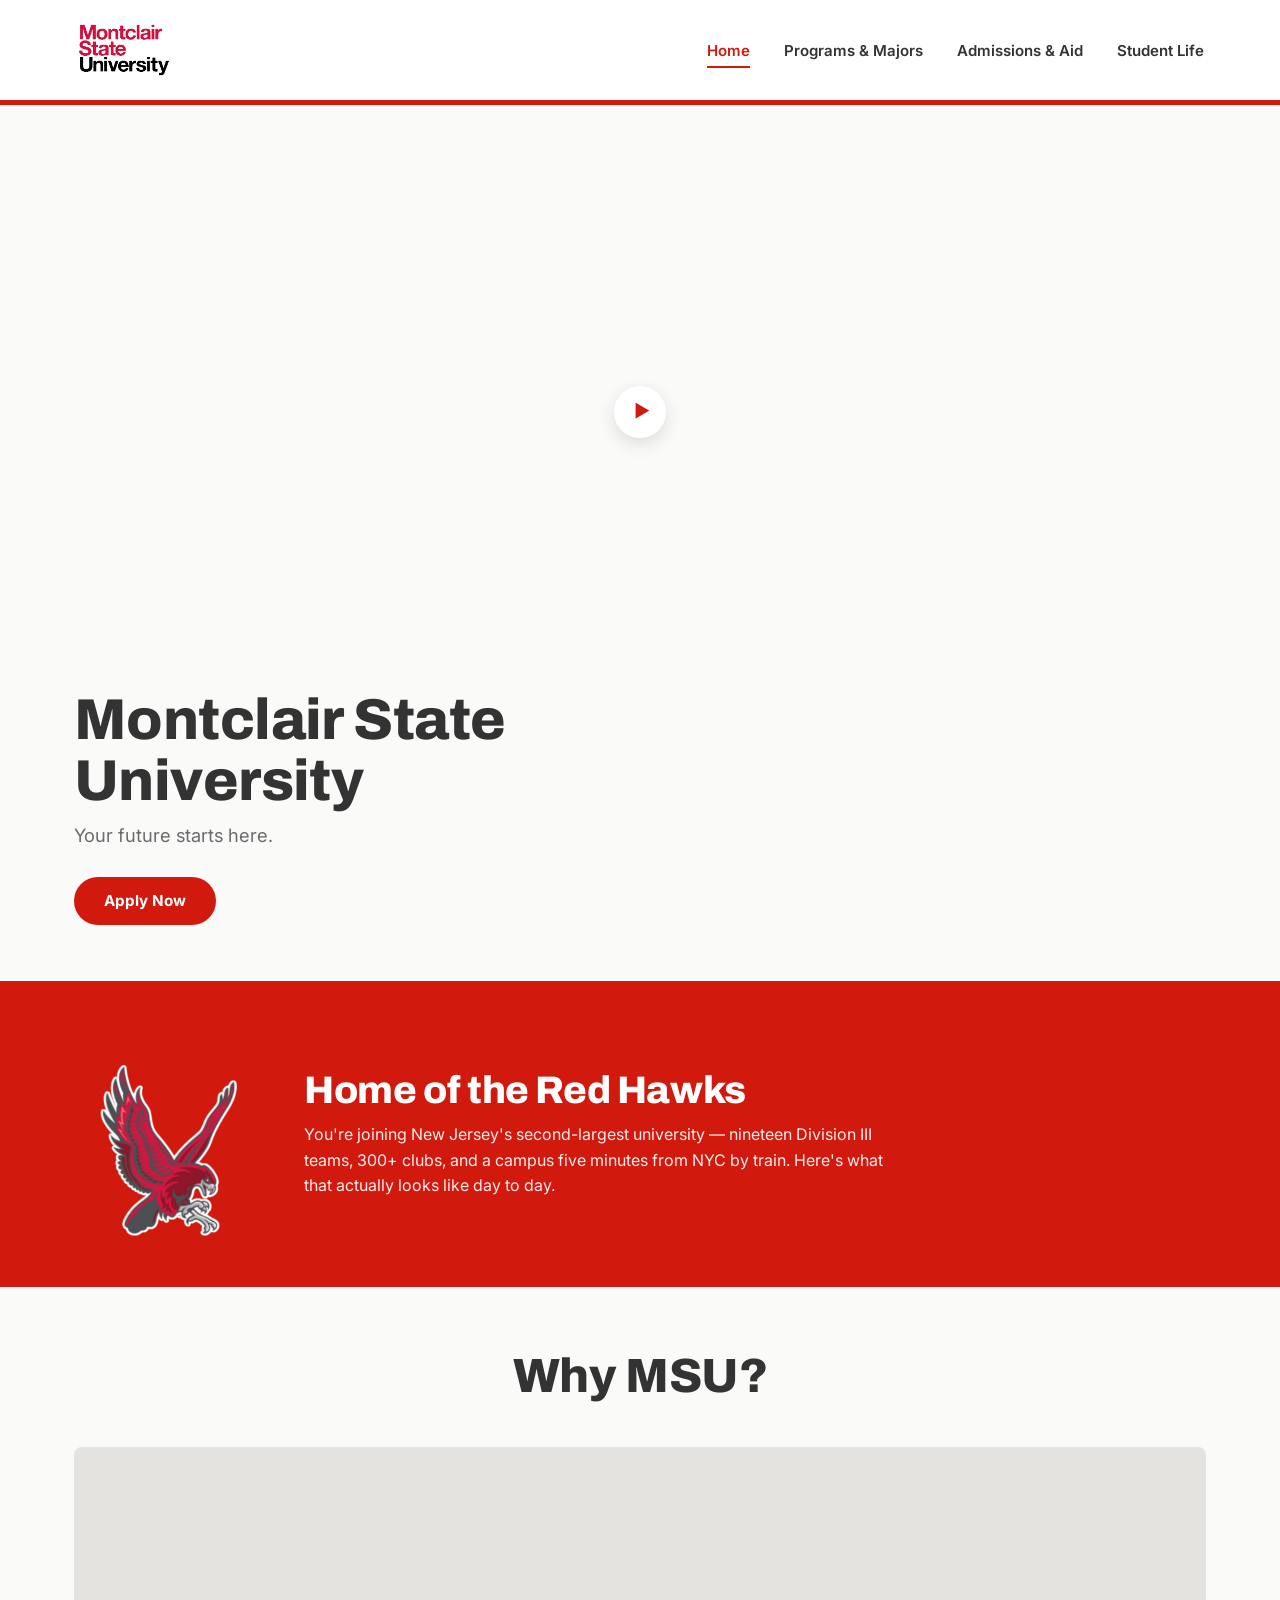
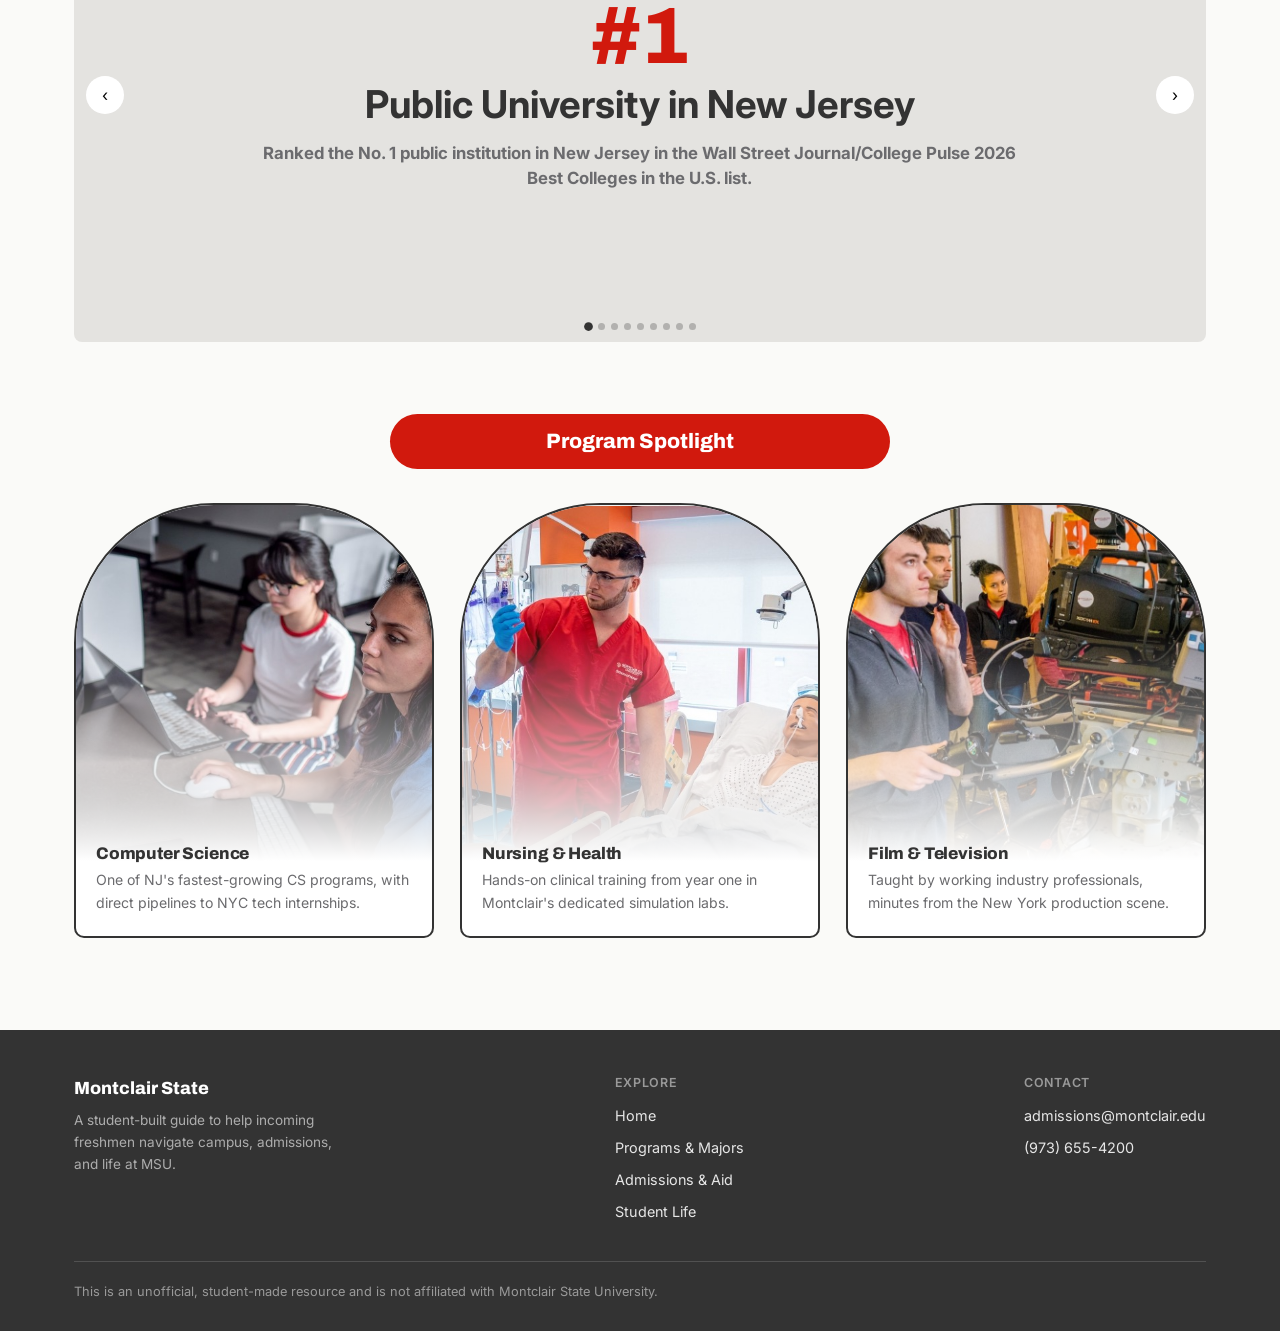
==== commit 64ed7109: "refactor: update content and links in student life section; improve carousel structure and styling" ====
--- a/index.html
+++ b/index.html
@@ -70,11 +70,7 @@
         <!-- Why MSU -->
         <section class="why-section">
             <div class="wrap why-grid">
-                <div>
-                    <h2>Why MSU?</h2>
-                    <p>something something something
-                    </p>
-                </div>
+                <h2>Why MSU?</h2>
                 <div class="carousel-box" id="campusCarousel">
                     <div class="carousel-slide active">
                         <h3>#1</h3>
@@ -90,7 +86,6 @@
                         </span>
                         <p>Ranked among the top 30 public institutions nationwide, underscoring the strength of our
                             academics and outcomes.
-
                         </p>
                     </div>
                     <div class="carousel-slide">
@@ -154,6 +149,16 @@
                         <p>Our Montclair campus features 19 NCAA Division III Red Hawks athletics teams, while our
                             Bloomfield campus features four USCAA intercollegiate athletics programs - giving you the
                             chance to watch some of the top teams in the country throughout the year.
+                        </p>
+                    </div>
+                    <div class="carousel-slide">
+                        <h3>Top 10
+                        </h3>
+                        <span>Best for Social Mobility in Nation
+                        </span>
+                        <p>Ranked No. 9 nationally by U.S. News & World Report for advancing students from all
+                            backgrounds. Nearly half of Montclair undergraduates are Pell Grant recipients, reflecting a
+                            deep commitment to access and student success.
                         </p>
                     </div>
                     <button class="carousel-btn prev" aria-label="Previous slide">‹</button>
@@ -166,7 +171,8 @@
                         <button aria-label="Slide 5"></button>
                         <button aria-label="Slide 6"></button>
                         <button aria-label="Slide 7"></button>
-
+                        <button aria-label="Slide 8"></button>
+                        <button aria-label="Slide 9"></button>
                     </div>
                 </div>
             </div>
--- a/style.css
+++ b/style.css
@@ -20,9 +20,13 @@
   --ease: cubic-bezier(0.22, 1, 0.36, 1);
 }
 
-* { box-sizing: border-box; }
-
-html { scroll-behavior: smooth; }
+* {
+  box-sizing: border-box;
+}
+
+html {
+  scroll-behavior: smooth;
+}
 
 body {
   margin: 0;
@@ -32,9 +36,15 @@
   -webkit-font-smoothing: antialiased;
 }
 
-a { color: inherit; text-decoration: none; }
-
-img { max-width: 100%; display: block; }
+a {
+  color: inherit;
+  text-decoration: none;
+}
+
+img {
+  max-width: 100%;
+  display: block;
+}
 
 .wrap {
   max-width: 1180px;
@@ -42,7 +52,10 @@
   padding: 0 24px;
 }
 
-h1, h2, h3, .display {
+h1,
+h2,
+h3,
+.display {
   font-family: var(--font-display);
   font-weight: 800;
   line-height: 1.05;
@@ -50,11 +63,14 @@
   margin: 0;
 }
 
-p { line-height: 1.6; color: #333333; }
+p {
+  line-height: 1.6;
+  color: #333333;
+}
 
 .section-rule {
   border: none;
-  border-top: var(--rule) solid #D1190D;
+  border-top: var(--rule) solid #d1190d;
   margin: 0;
 }
 
@@ -66,7 +82,9 @@
 .reveal {
   opacity: 0;
   transform: translateY(18px);
-  transition: opacity 0.6s var(--ease), transform 0.6s var(--ease);
+  transition:
+    opacity 0.6s var(--ease),
+    transform 0.6s var(--ease);
   transition-delay: var(--reveal-delay, 0s);
 }
 
@@ -76,7 +94,11 @@
 }
 
 @media (prefers-reduced-motion: reduce) {
-  .reveal { opacity: 1; transform: none; transition: none; }
+  .reveal {
+    opacity: 1;
+    transform: none;
+    transition: none;
+  }
 }
 
 /* =========================================================
@@ -87,7 +109,7 @@
   top: 0;
   z-index: 50;
   background: var(--white);
-  border-bottom: var(--rule) solid #D1190D;
+  border-bottom: var(--rule) solid #d1190d;
 }
 
 .nav {
@@ -138,21 +160,27 @@
   right: 2px;
   bottom: -2px;
   height: 2px;
-  background: #D1190D;
+  background: #d1190d;
   transform: scaleX(0);
   transform-origin: left;
   transition: transform 0.25s var(--ease);
 }
 
-.nav-links a:hover { color: #D1190D; }
-.nav-links a:hover::after { transform: scaleX(1); }
+.nav-links a:hover {
+  color: #d1190d;
+}
+.nav-links a:hover::after {
+  transform: scaleX(1);
+}
 
 .nav-links a[aria-current="page"] {
-  color: #D1190D;
+  color: #d1190d;
   border-bottom-color: transparent;
 }
 
-.nav-links a[aria-current="page"]::after { transform: scaleX(1); }
+.nav-links a[aria-current="page"]::after {
+  transform: scaleX(1);
+}
 
 .nav-toggle {
   display: none;
@@ -165,7 +193,9 @@
 }
 
 @media (max-width: 800px) {
-  .nav-toggle { display: block; }
+  .nav-toggle {
+    display: block;
+  }
   .nav-links {
     position: absolute;
     top: 68px;
@@ -175,20 +205,26 @@
     flex-direction: column;
     align-items: flex-start;
     gap: 0;
-    border-bottom: var(--rule) solid #D1190D;
+    border-bottom: var(--rule) solid #d1190d;
     max-height: 0;
     overflow: hidden;
     transition: max-height 0.3s var(--ease);
   }
-  .nav-links.open { max-height: 320px; }
-  .nav-links li { width: 100%; }
+  .nav-links.open {
+    max-height: 320px;
+  }
+  .nav-links li {
+    width: 100%;
+  }
   .nav-links a {
     display: block;
     width: 100%;
     padding: 14px 24px;
     border-bottom: 1px solid var(--gray-light);
   }
-  .nav-links a::after { display: none; }
+  .nav-links a::after {
+    display: none;
+  }
 }
 
 /* =========================================================
@@ -230,25 +266,35 @@
   border: 0;
   border-radius: 50%;
   background: var(--white);
-  color: #D1190D;
+  color: #d1190d;
   display: flex;
   align-items: center;
   justify-content: center;
   font-size: 1.1rem;
-  box-shadow: 0 6px 18px rgba(0,0,0,0.12);
+  box-shadow: 0 6px 18px rgba(0, 0, 0, 0.12);
   transform: translate(-50%, -50%);
   cursor: pointer;
-  transition: opacity 0.15s ease, transform 0.2s var(--ease), box-shadow 0.2s ease;
+  transition:
+    opacity 0.15s ease,
+    transform 0.2s var(--ease),
+    box-shadow 0.2s ease;
 }
 
 .video-play:hover {
   transform: translate(-50%, -50%) scale(1.08);
-  box-shadow: 0 8px 22px rgba(0,0,0,0.18);
-}
-.video-play:active { transform: translate(-50%, -50%) scale(0.96); }
-.video-play.is-hidden { opacity: 0; pointer-events: none; }
-
-.hero-body { max-width: 640px; }
+  box-shadow: 0 8px 22px rgba(0, 0, 0, 0.18);
+}
+.video-play:active {
+  transform: translate(-50%, -50%) scale(0.96);
+}
+.video-play.is-hidden {
+  opacity: 0;
+  pointer-events: none;
+}
+
+.hero-body {
+  max-width: 640px;
+}
 
 .hero h1 {
   font-size: clamp(2.4rem, 5vw, 3.6rem);
@@ -277,11 +323,17 @@
 }
 
 @keyframes hero-in {
-  to { opacity: 1; transform: none; }
+  to {
+    opacity: 1;
+    transform: none;
+  }
 }
 
 @media (prefers-reduced-motion: reduce) {
-  .hero-video, .hero h1, .hero .subtitle, .hero .btn-primary {
+  .hero-video,
+  .hero h1,
+  .hero .subtitle,
+  .hero .btn-primary {
     animation: none;
     opacity: 1;
     transform: none;
@@ -290,7 +342,7 @@
 
 .btn-primary {
   display: inline-block;
-  background: #D1190D;
+  background: #d1190d;
   color: var(--white);
   font-weight: 700;
   font-size: 0.95rem;
@@ -298,22 +350,27 @@
   border-radius: 999px;
   border: none;
   cursor: pointer;
-  transition: background 0.2s ease, transform 0.15s var(--ease), box-shadow 0.2s ease;
+  transition:
+    background 0.2s ease,
+    transform 0.15s var(--ease),
+    box-shadow 0.2s ease;
 }
 
 .btn-primary:hover {
-  background: #A8140B;
+  background: #a8140b;
   color: var(--white);
   box-shadow: 0 6px 16px rgba(209, 25, 13, 0.28);
   transform: translateY(-1px);
 }
-.btn-primary:active { transform: scale(0.98) translateY(0); }
+.btn-primary:active {
+  transform: scale(0.98) translateY(0);
+}
 
 /* =========================================================
    Red Hawks band
    ========================================================= */
 .hawk-band {
-  background: #D1190D;
+  background: #d1190d;
   color: var(--white);
   padding: 48px 0;
   overflow: visible;
@@ -343,13 +400,16 @@
 }
 
 .hawk-band p {
-  color: rgba(255,255,255,0.92);
+  color: rgba(255, 255, 255, 0.92);
   max-width: 60ch;
   margin: 0;
 }
 
 @media (max-width: 700px) {
-  .hawk-band .wrap { grid-template-columns: 1fr; text-align: left; }
+  .hawk-band .wrap {
+    grid-template-columns: 1fr;
+    text-align: left;
+  }
   .hawk-mark {
     width: 140px;
     height: 140px;
@@ -364,23 +424,24 @@
   padding: 64px 0;
 }
 
-.why-grid {
-  display: grid;
-  grid-template-columns: 0.9fr 1.1fr;
-  gap: 56px;
-  align-items: start;
-}
-
-.why-grid h2 { font-size: 2rem; margin-bottom: 16px; }
-.why-grid p { color: var(--gray); margin-bottom: 14px; }
+.why-grid h2 {
+  font-size: 3rem;
+  margin-bottom: 4%;
+  text-align: center;
+}
+.why-grid p {
+  color: var(--gray);
+  margin-bottom: 14px;
+}
 
 .carousel-box {
   border: none;
   border-radius: 8px;
-  aspect-ratio: 4 / 3;
+  aspect-ratio: 16 / 7;
   position: relative;
   overflow: hidden;
   background: var(--gray-light);
+  height: 50%;
 }
 
 .carousel-slide {
@@ -397,7 +458,9 @@
   padding: 24px;
   opacity: 0;
   transform: scale(1.02);
-  transition: opacity 0.5s var(--ease), transform 0.5s var(--ease);
+  transition:
+    opacity 0.5s var(--ease),
+    transform 0.5s var(--ease);
   pointer-events: none;
 }
 
@@ -409,23 +472,25 @@
 
 .carousel-slide h3 {
   max-width: 9ch;
-  color: #D1190D;
-  font-size: clamp(2rem, 5vw, 3.3rem);
+  color: #d1190d;
+  font-size: clamp(3rem, 8vw, 5rem);
   line-height: 0.98;
 }
 
 .carousel-slide span {
   font-family: var(--font-body);
-  font-weight: 500;
-  font-size: 0.85rem;
+  font-weight: 700;
+  font-size: clamp(1.5rem, 3vw, 2.4rem);
+  line-height: 1.05;
+  max-width: 85%;
+  color: #333333;
+}
+
+.carousel-slide p {
+  max-width: 70%;
+  margin: 8px auto 0;
   color: var(--gray);
-}
-
-.carousel-slide p {
-  max-width: 34ch;
-  margin: 8px auto 0;
-  color: #333333;
-  font-size: 0.92rem;
+  font-size: 1.05rem;
   line-height: 1.5;
 }
 
@@ -443,12 +508,23 @@
   display: flex;
   align-items: center;
   justify-content: center;
-  transition: background 0.2s ease, color 0.2s ease, transform 0.2s var(--ease);
-}
-
-.carousel-btn.prev { left: 12px; }
-.carousel-btn.next { right: 12px; }
-.carousel-btn:hover { background: #D1190D; color: var(--white); transform: translateY(-50%) scale(1.08); }
+  transition:
+    background 0.2s ease,
+    color 0.2s ease,
+    transform 0.2s var(--ease);
+}
+
+.carousel-btn.prev {
+  left: 12px;
+}
+.carousel-btn.next {
+  right: 12px;
+}
+.carousel-btn:hover {
+  background: #d1190d;
+  color: var(--white);
+  transform: translateY(-50%) scale(1.08);
+}
 
 .carousel-dots {
   position: absolute;
@@ -465,25 +541,35 @@
   height: 7px;
   border-radius: 50%;
   border: none;
-  background: rgba(28,28,28,0.25);
+  background: rgba(28, 28, 28, 0.25);
   cursor: pointer;
   padding: 0;
-  transition: background 0.2s ease, transform 0.2s var(--ease);
-}
-
-.carousel-dots button.active { background: #333333; transform: scale(1.25); }
+  transition:
+    background 0.2s ease,
+    transform 0.2s var(--ease);
+}
+
+.carousel-dots button.active {
+  background: #333333;
+  transform: scale(1.25);
+}
 
 @media (max-width: 800px) {
-  .why-grid { grid-template-columns: 1fr; gap: 32px; }
+  .why-grid {
+    grid-template-columns: 1fr;
+    gap: 32px;
+  }
 }
 
 /* =========================================================
    Program Spotlight
    ========================================================= */
-.spotlight-section { padding: 8px 0 72px; }
+.spotlight-section {
+  padding: 8px 0 72px;
+}
 
 .spotlight-pill {
-  background: #D1190D;
+  background: #d1190d;
   color: var(--white);
   display: block;
   width: min(500px, 100%);
@@ -507,13 +593,16 @@
   border-radius: 140px 140px 10px 10px;
   overflow: hidden;
   background: var(--white);
-  transition: transform 0.3s var(--ease), box-shadow 0.3s var(--ease), border-color 0.3s ease;
+  transition:
+    transform 0.3s var(--ease),
+    box-shadow 0.3s var(--ease),
+    border-color 0.3s ease;
 }
 
 .spotlight-card:hover {
   transform: translateY(-6px);
-  box-shadow: 0 16px 30px rgba(28,28,28,0.14);
-  border-color: #D1190D;
+  box-shadow: 0 16px 30px rgba(28, 28, 28, 0.14);
+  border-color: #d1190d;
 }
 
 .spotlight-card .img-placeholder {
@@ -530,7 +619,12 @@
   right: 0;
   bottom: 0;
   height: 65%;
-  background: linear-gradient(to bottom, rgba(255,255,255,0) 0%, rgba(255,255,255,0.55) 55%, #ffffff 100%);
+  background: linear-gradient(
+    to bottom,
+    rgba(255, 255, 255, 0) 0%,
+    rgba(255, 255, 255, 0.55) 55%,
+    #ffffff 100%
+  );
   pointer-events: none;
 }
 
@@ -541,7 +635,10 @@
   z-index: 1;
 }
 
-.spotlight-card h3 { font-size: 1.05rem; margin-bottom: 6px; }
+.spotlight-card h3 {
+  font-size: 1.05rem;
+  margin-bottom: 6px;
+}
 
 .spotlight-card p {
   font-size: 0.88rem;
@@ -550,15 +647,22 @@
 }
 
 @media (max-width: 800px) {
-  .spotlight-grid { grid-template-columns: 1fr; max-width: 500px; margin: 0 auto; }
+  .spotlight-grid {
+    grid-template-columns: 1fr;
+    max-width: 500px;
+    margin: 0 auto;
+  }
 }
 
 /* =========================================================
    Image placeholders (shared)
    ========================================================= */
 .img-placeholder {
-  background:
-    repeating-linear-gradient(135deg, #ececea 0 14px, #f4f3f1 14px 28px);
+  background: repeating-linear-gradient(
+    135deg,
+    #ececea 0 14px,
+    #f4f3f1 14px 28px
+  );
   display: flex;
   align-items: center;
   justify-content: center;
@@ -588,7 +692,9 @@
   margin: 0 auto;
 }
 
-.admissions-section + .admissions-section { padding-top: 0; }
+.admissions-section + .admissions-section {
+  padding-top: 0;
+}
 
 .admissions-section h2 {
   font-size: 1.6rem;
@@ -596,15 +702,20 @@
   padding-top: 40px;
 }
 
-.admissions-section p { color: #333333; margin-bottom: 14px; }
+.admissions-section p {
+  color: #333333;
+  margin-bottom: 14px;
+}
 
 .contact-callout {
-  background: #D1190D;
+  background: #d1190d;
   color: var(--white);
   border-radius: 14px;
   padding: 28px 30px;
   margin-top: 34px;
-  transition: transform 0.25s var(--ease), box-shadow 0.25s ease;
+  transition:
+    transform 0.25s var(--ease),
+    box-shadow 0.25s ease;
 }
 
 .contact-callout:hover {
@@ -626,7 +737,9 @@
 /* =========================================================
    Student Life page
    ========================================================= */
-.student-life-hero { padding: 56px 0 30px; }
+.student-life-hero {
+  padding: 56px 0 30px;
+}
 
 .caption-block {
   max-width: 640px;
@@ -652,9 +765,11 @@
 .life-card {
   border-radius: 20px;
   overflow: hidden;
-  border: 2px solid #D1190D;
+  border: 2px solid #d1190d;
   background: var(--white);
-  transition: transform 0.3s var(--ease), box-shadow 0.3s var(--ease);
+  transition:
+    transform 0.3s var(--ease),
+    box-shadow 0.3s var(--ease);
 }
 
 .life-card:hover {
@@ -667,22 +782,29 @@
 }
 
 .life-card .card-body {
-  background: #D1190D;
+  background: #d1190d;
   color: var(--white);
   padding: 14px 20px;
 }
 
-.life-card h3 { font-size: 1.1rem; color: var(--white); }
+.life-card h3 {
+  font-size: 1.1rem;
+  color: var(--white);
+}
 
 .life-card p {
-  color: rgba(255,255,255,0.78);
+  color: rgba(255, 255, 255, 0.78);
   font-size: 0.82rem;
   line-height: 1.45;
   margin: 6px 0 0;
 }
 
 @media (max-width: 700px) {
-  .life-grid { grid-template-columns: 1fr; max-width: 500px; margin: 0 auto; }
+  .life-grid {
+    grid-template-columns: 1fr;
+    max-width: 500px;
+    margin: 0 auto;
+  }
 }
 
 /* =========================================================
@@ -701,7 +823,7 @@
   gap: 40px;
   justify-content: space-between;
   padding-bottom: 30px;
-  border-bottom: 1px solid rgba(255,255,255,0.15);
+  border-bottom: 1px solid rgba(255, 255, 255, 0.15);
 }
 
 .footer-brand {
@@ -715,7 +837,7 @@
   font-family: var(--font-body);
   font-weight: 400;
   font-size: 0.85rem;
-  color: rgba(255,255,255,0.6);
+  color: rgba(255, 255, 255, 0.6);
   margin-top: 8px;
 }
 
@@ -723,32 +845,48 @@
   font-size: 0.78rem;
   text-transform: uppercase;
   letter-spacing: 0.06em;
-  color: rgba(255,255,255,0.5);
+  color: rgba(255, 255, 255, 0.5);
   margin: 0 0 12px;
   font-weight: 600;
 }
 
-.footer-col ul { list-style: none; margin: 0; padding: 0; }
-.footer-col li { margin-bottom: 8px; }
+.footer-col ul {
+  list-style: none;
+  margin: 0;
+  padding: 0;
+}
+.footer-col li {
+  margin-bottom: 8px;
+}
 .footer-col a {
   font-size: 0.9rem;
-  color: rgba(255,255,255,0.88);
-  transition: color 0.2s ease, padding-left 0.2s ease;
-}
-.footer-col a:hover { color: #ff6a5c; padding-left: 3px; }
+  color: rgba(255, 255, 255, 0.88);
+  transition:
+    color 0.2s ease,
+    padding-left 0.2s ease;
+}
+.footer-col a:hover {
+  color: #ff6a5c;
+  padding-left: 3px;
+}
 
 .footer-bottom {
   padding-top: 20px;
   font-size: 0.8rem;
-  color: rgba(255,255,255,0.5);
+  color: rgba(255, 255, 255, 0.5);
 }
 
 /* Focus visibility for accessibility */
-a:focus-visible, button:focus-visible {
-  outline: 2px solid #D1190D;
+a:focus-visible,
+button:focus-visible {
+  outline: 2px solid #d1190d;
   outline-offset: 2px;
 }
 
 @media (prefers-reduced-motion: reduce) {
-  * { transition: none !important; scroll-behavior: auto !important; animation: none !important; }
-}+  * {
+    transition: none !important;
+    scroll-behavior: auto !important;
+    animation: none !important;
+  }
+}
